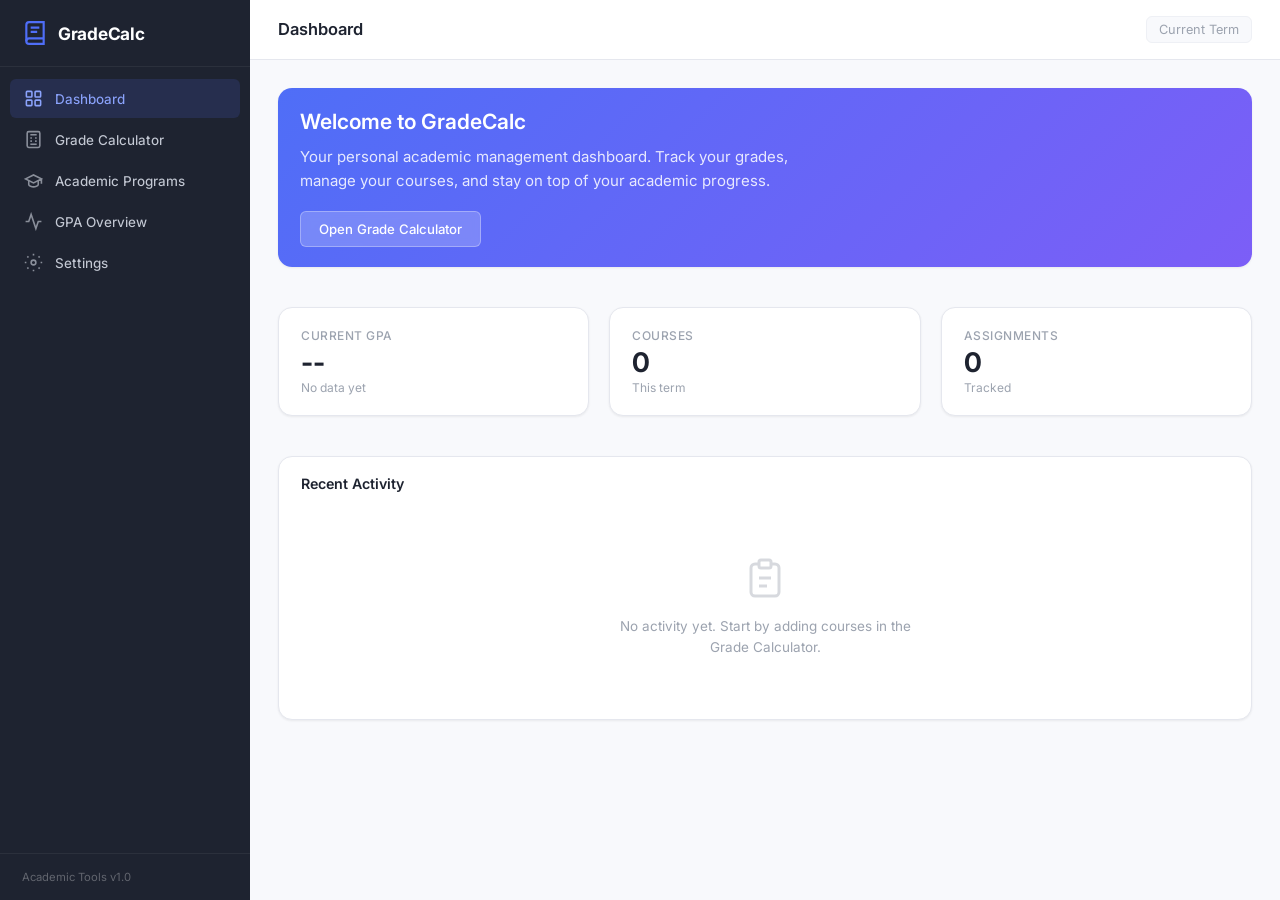
==== index.html @ 770950fb "feat: add academic dashboard and grade calculator - Dashboard with GPA stats, course count, and acti" ====
<!DOCTYPE html>
<html lang="en">
<head>
  <meta charset="UTF-8">
  <meta name="viewport" content="width=device-width, initial-scale=1.0">
  <title>GradeCalc - Academic Dashboard</title>
  <link rel="stylesheet" href="css/styles.css">
  <link rel="preconnect" href="https://fonts.googleapis.com">
  <link rel="preconnect" href="https://fonts.gstatic.com" crossorigin>
  <link href="https://fonts.googleapis.com/css2?family=Inter:wght@300;400;500;600;700&display=swap" rel="stylesheet">
</head>
<body>
  <!-- Sidebar Navigation -->
  <aside class="sidebar" id="sidebar">
    <div class="sidebar-header">
      <div class="logo">
        <svg class="logo-icon" viewBox="0 0 24 24" fill="none" stroke="currentColor" stroke-width="2">
          <path d="M4 19.5A2.5 2.5 0 0 1 6.5 17H20"/>
          <path d="M6.5 2H20v20H6.5A2.5 2.5 0 0 1 4 19.5v-15A2.5 2.5 0 0 1 6.5 2z"/>
          <path d="M8 7h8M8 11h6"/>
        </svg>
        <span class="logo-text">GradeCalc</span>
      </div>
    </div>
    <nav class="sidebar-nav">
      <button class="nav-item active" data-view="dashboard">
        <svg viewBox="0 0 24 24" fill="none" stroke="currentColor" stroke-width="2">
          <rect x="3" y="3" width="7" height="7" rx="1"/>
          <rect x="14" y="3" width="7" height="7" rx="1"/>
          <rect x="3" y="14" width="7" height="7" rx="1"/>
          <rect x="14" y="14" width="7" height="7" rx="1"/>
        </svg>
        <span>Dashboard</span>
      </button>
      <button class="nav-item" data-view="calculator">
        <svg viewBox="0 0 24 24" fill="none" stroke="currentColor" stroke-width="2">
          <rect x="4" y="2" width="16" height="20" rx="2"/>
          <line x1="8" y1="6" x2="16" y2="6"/>
          <line x1="8" y1="10" x2="10" y2="10"/>
          <line x1="14" y1="10" x2="16" y2="10"/>
          <line x1="8" y1="14" x2="10" y2="14"/>
          <line x1="14" y1="14" x2="16" y2="14"/>
          <line x1="8" y1="18" x2="16" y2="18"/>
        </svg>
        <span>Grade Calculator</span>
      </button>
      <button class="nav-item" data-view="programs">
        <svg viewBox="0 0 24 24" fill="none" stroke="currentColor" stroke-width="2">
          <path d="M22 10v6M2 10l10-5 10 5-10 5z"/>
          <path d="M6 12v5c0 2 4 3 6 3s6-1 6-3v-5"/>
        </svg>
        <span>Academic Programs</span>
      </button>
      <button class="nav-item" data-view="gpa">
        <svg viewBox="0 0 24 24" fill="none" stroke="currentColor" stroke-width="2">
          <polyline points="22 12 18 12 15 21 9 3 6 12 2 12"/>
        </svg>
        <span>GPA Overview</span>
      </button>
      <button class="nav-item" data-view="settings">
        <svg viewBox="0 0 24 24" fill="none" stroke="currentColor" stroke-width="2">
          <circle cx="12" cy="12" r="3"/>
          <path d="M12 1v2M12 21v2M4.22 4.22l1.42 1.42M18.36 18.36l1.42 1.42M1 12h2M21 12h2M4.22 19.78l1.42-1.42M18.36 5.64l1.42-1.42"/>
        </svg>
        <span>Settings</span>
      </button>
    </nav>
    <div class="sidebar-footer">
      <div class="sidebar-footer-text">Academic Tools v1.0</div>
    </div>
  </aside>

  <!-- Main Content -->
  <main class="main-content" id="mainContent">
    <!-- Top Bar -->
    <header class="topbar">
      <button class="menu-toggle" id="menuToggle" aria-label="Toggle sidebar">
        <svg viewBox="0 0 24 24" fill="none" stroke="currentColor" stroke-width="2">
          <line x1="3" y1="6" x2="21" y2="6"/>
          <line x1="3" y1="12" x2="21" y2="12"/>
          <line x1="3" y1="18" x2="21" y2="18"/>
        </svg>
      </button>
      <h1 class="topbar-title" id="viewTitle">Dashboard</h1>
      <div class="topbar-actions">
        <span class="current-term" id="currentTerm">Current Term</span>
      </div>
    </header>

    <!-- Dashboard View -->
    <section class="view active" id="view-dashboard">
      <div class="dashboard-grid">
        <!-- Welcome Card -->
        <div class="card card-welcome">
          <div class="card-body">
            <h2>Welcome to GradeCalc</h2>
            <p>Your personal academic management dashboard. Track your grades, manage your courses, and stay on top of your academic progress.</p>
            <button class="btn btn-primary" data-navigate="calculator">Open Grade Calculator</button>
          </div>
        </div>

        <!-- Quick Stats -->
        <div class="card card-stat">
          <div class="card-body">
            <div class="stat-label">Current GPA</div>
            <div class="stat-value" id="statGpa">--</div>
            <div class="stat-sub">No data yet</div>
          </div>
        </div>
        <div class="card card-stat">
          <div class="card-body">
            <div class="stat-label">Courses</div>
            <div class="stat-value" id="statCourses">0</div>
            <div class="stat-sub">This term</div>
          </div>
        </div>
        <div class="card card-stat">
          <div class="card-body">
            <div class="stat-label">Assignments</div>
            <div class="stat-value" id="statAssignments">0</div>
            <div class="stat-sub">Tracked</div>
          </div>
        </div>

        <!-- Recent Activity -->
        <div class="card card-full">
          <div class="card-header">
            <h3>Recent Activity</h3>
          </div>
          <div class="card-body">
            <div class="empty-state" id="dashboardEmpty">
              <svg viewBox="0 0 24 24" fill="none" stroke="currentColor" stroke-width="1.5">
                <path d="M9 5H7a2 2 0 0 0-2 2v12a2 2 0 0 0 2 2h10a2 2 0 0 0 2-2V7a2 2 0 0 0-2-2h-2"/>
                <rect x="9" y="3" width="6" height="4" rx="1"/>
                <line x1="9" y1="12" x2="15" y2="12"/>
                <line x1="9" y1="16" x2="13" y2="16"/>
              </svg>
              <p>No activity yet. Start by adding courses in the Grade Calculator.</p>
            </div>
            <div class="activity-list" id="activityList" style="display:none;"></div>
          </div>
        </div>
      </div>
    </section>

    <!-- Grade Calculator View -->
    <section class="view" id="view-calculator">
      <div class="calculator-container">
        <!-- Course Selection / Add -->
        <div class="calculator-toolbar">
          <div class="toolbar-left">
            <label class="toolbar-label" for="courseSelect">Course</label>
            <select id="courseSelect" class="input-select">
              <option value="">-- Select or add a course --</option>
            </select>
            <button class="btn btn-secondary btn-sm" id="addCourseBtn" title="Add new course">+ Add Course</button>
          </div>
          <div class="toolbar-right">
            <button class="btn btn-outline btn-sm" id="exportBtn" title="Export data">Export</button>
            <button class="btn btn-outline btn-sm" id="clearAllBtn" title="Clear all data">Clear All</button>
          </div>
        </div>

        <!-- Add Course Modal -->
        <div class="modal-overlay" id="addCourseModal">
          <div class="modal">
            <div class="modal-header">
              <h3>Add New Course</h3>
              <button class="modal-close" id="closeAddCourse">&times;</button>
            </div>
            <div class="modal-body">
              <div class="form-group">
                <label for="newCourseName">Course Name</label>
                <input type="text" id="newCourseName" class="input-text" placeholder="e.g. Mathematics 101">
              </div>
              <div class="form-group">
                <label for="newCourseCode">Course Code (optional)</label>
                <input type="text" id="newCourseCode" class="input-text" placeholder="e.g. MATH101">
              </div>
              <div class="form-group">
                <label for="newCourseCredits">Credit Hours</label>
                <input type="number" id="newCourseCredits" class="input-text" placeholder="e.g. 3" min="0" max="12" step="0.5">
              </div>
              <div class="form-group">
                <label for="newCourseSubject">Subject Area</label>
                <select id="newCourseSubject" class="input-select">
                  <option value="">-- Select subject --</option>
                  <option value="Mathematics">Mathematics</option>
                  <option value="Science">Science</option>
                  <option value="English">English</option>
                  <option value="History">History</option>
                  <option value="Computer Science">Computer Science</option>
                  <option value="Arts">Arts</option>
                  <option value="Business">Business</option>
                  <option value="Engineering">Engineering</option>
                  <option value="Psychology">Psychology</option>
                  <option value="Philosophy">Philosophy</option>
                  <option value="Languages">Languages</option>
                  <option value="Health Sciences">Health Sciences</option>
                  <option value="Social Sciences">Social Sciences</option>
                  <option value="Education">Education</option>
                  <option value="Other">Other</option>
                </select>
              </div>
              <div class="form-group">
                <label for="newGradingScale">Grading Scale</label>
                <select id="newGradingScale" class="input-select">
                  <option value="percentage">Percentage (0-100%)</option>
                  <option value="points">Points</option>
                  <option value="letter">Letter Grade</option>
                </select>
              </div>
            </div>
            <div class="modal-footer">
              <button class="btn btn-secondary" id="cancelAddCourse">Cancel</button>
              <button class="btn btn-primary" id="confirmAddCourse">Add Course</button>
            </div>
          </div>
        </div>

        <!-- Course Info Bar -->
        <div class="course-info-bar" id="courseInfoBar" style="display:none;">
          <div class="course-info-details">
            <span class="course-info-name" id="courseInfoName"></span>
            <span class="course-info-code" id="courseInfoCode"></span>
            <span class="course-info-credits" id="courseInfoCredits"></span>
            <span class="course-info-subject" id="courseInfoSubject"></span>
          </div>
          <div class="course-info-grade">
            <span class="course-grade-label">Course Grade:</span>
            <span class="course-grade-value" id="courseGradeValue">--</span>
            <span class="course-grade-letter" id="courseGradeLetter"></span>
          </div>
        </div>

        <!-- Spreadsheet-style Grade Table -->
        <div class="spreadsheet-container" id="spreadsheetContainer">
          <div class="empty-state" id="calcEmpty">
            <svg viewBox="0 0 24 24" fill="none" stroke="currentColor" stroke-width="1.5">
              <rect x="3" y="3" width="18" height="18" rx="2"/>
              <line x1="3" y1="9" x2="21" y2="9"/>
              <line x1="3" y1="15" x2="21" y2="15"/>
              <line x1="9" y1="3" x2="9" y2="21"/>
              <line x1="15" y1="3" x2="15" y2="21"/>
            </svg>
            <p>Select or add a course to start entering grades.</p>
          </div>

          <div class="spreadsheet-wrapper" id="spreadsheetWrapper" style="display:none;">
            <!-- Categories Section -->
            <div class="categories-section">
              <div class="section-header">
                <h3>Grade Categories</h3>
                <button class="btn btn-secondary btn-sm" id="addCategoryBtn">+ Add Category</button>
              </div>
              <div class="categories-table-wrap">
                <table class="spreadsheet" id="categoriesTable">
                  <thead>
                    <tr>
                      <th class="col-category">Category</th>
                      <th class="col-weight">Weight (%)</th>
                      <th class="col-avg">Average</th>
                      <th class="col-weighted">Weighted</th>
                      <th class="col-actions"></th>
                    </tr>
                  </thead>
                  <tbody id="categoriesBody"></tbody>
                  <tfoot>
                    <tr class="total-row">
                      <td>Total</td>
                      <td id="totalWeight">0%</td>
                      <td></td>
                      <td id="totalWeighted">--</td>
                      <td></td>
                    </tr>
                  </tfoot>
                </table>
              </div>
            </div>

            <!-- Assignments Section -->
            <div class="assignments-section">
              <div class="section-header">
                <h3>Assignments</h3>
                <div class="section-header-actions">
                  <select id="filterCategory" class="input-select input-sm">
                    <option value="all">All Categories</option>
                  </select>
                  <button class="btn btn-secondary btn-sm" id="addAssignmentBtn">+ Add Assignment</button>
                </div>
              </div>
              <div class="assignments-table-wrap">
                <table class="spreadsheet" id="assignmentsTable">
                  <thead>
                    <tr>
                      <th class="col-num">#</th>
                      <th class="col-name">Assignment Name</th>
                      <th class="col-cat">Category</th>
                      <th class="col-score">Score</th>
                      <th class="col-max">Max Score</th>
                      <th class="col-pct">Percentage</th>
                      <th class="col-letter">Grade</th>
                      <th class="col-date">Date</th>
                      <th class="col-actions"></th>
                    </tr>
                  </thead>
                  <tbody id="assignmentsBody"></tbody>
                </table>
                <div class="empty-assignments" id="emptyAssignments">
                  <p>No assignments yet. Click "+ Add Assignment" to begin.</p>
                </div>
              </div>
            </div>

            <!-- Grade Summary -->
            <div class="grade-summary">
              <div class="summary-card">
                <div class="summary-label">Overall Grade</div>
                <div class="summary-value" id="summaryGrade">--</div>
              </div>
              <div class="summary-card">
                <div class="summary-label">Letter Grade</div>
                <div class="summary-value" id="summaryLetter">--</div>
              </div>
              <div class="summary-card">
                <div class="summary-label">GPA Points</div>
                <div class="summary-value" id="summaryGpa">--</div>
              </div>
              <div class="summary-card">
                <div class="summary-label">Assignments</div>
                <div class="summary-value" id="summaryCount">0</div>
              </div>
            </div>
          </div>
        </div>
      </div>
    </section>

    <!-- Academic Programs View -->
    <section class="view" id="view-programs">
      <div class="programs-container">
        <div class="programs-toolbar">
          <h2>Academic Programs</h2>
          <button class="btn btn-primary btn-sm" id="addProgramBtn">+ Add Program</button>
        </div>

        <!-- Add Program Modal -->
        <div class="modal-overlay" id="addProgramModal">
          <div class="modal">
            <div class="modal-header">
              <h3>Add Academic Program</h3>
              <button class="modal-close" id="closeAddProgram">&times;</button>
            </div>
            <div class="modal-body">
              <div class="form-group">
                <label for="programName">Program Name</label>
                <input type="text" id="programName" class="input-text" placeholder="e.g. Bachelor of Science in Computer Science">
              </div>
              <div class="form-group">
                <label for="programInstitution">Institution</label>
                <input type="text" id="programInstitution" class="input-text" placeholder="e.g. University of Example">
              </div>
              <div class="form-group">
                <label for="programType">Program Type</label>
                <select id="programType" class="input-select">
                  <option value="">-- Select type --</option>
                  <option value="Certificate">Certificate</option>
                  <option value="Associate">Associate Degree</option>
                  <option value="Bachelor">Bachelor's Degree</option>
                  <option value="Master">Master's Degree</option>
                  <option value="Doctorate">Doctorate</option>
                  <option value="Diploma">Diploma</option>
                  <option value="Other">Other</option>
                </select>
              </div>
              <div class="form-group">
                <label for="programStartDate">Start Date</label>
                <input type="date" id="programStartDate" class="input-text">
              </div>
              <div class="form-group">
                <label for="programExpectedEnd">Expected Completion</label>
                <input type="date" id="programExpectedEnd" class="input-text">
              </div>
              <div class="form-group">
                <label for="programTotalCredits">Total Credits Required</label>
                <input type="number" id="programTotalCredits" class="input-text" placeholder="e.g. 120" min="0">
              </div>
            </div>
            <div class="modal-footer">
              <button class="btn btn-secondary" id="cancelAddProgram">Cancel</button>
              <button class="btn btn-primary" id="confirmAddProgram">Add Program</button>
            </div>
          </div>
        </div>

        <div class="programs-grid" id="programsGrid">
          <div class="empty-state" id="programsEmpty">
            <svg viewBox="0 0 24 24" fill="none" stroke="currentColor" stroke-width="1.5">
              <path d="M22 10v6M2 10l10-5 10 5-10 5z"/>
              <path d="M6 12v5c0 2 4 3 6 3s6-1 6-3v-5"/>
            </svg>
            <p>No academic programs added yet. Click "+ Add Program" to get started.</p>
          </div>
        </div>
      </div>
    </section>

    <!-- GPA Overview View -->
    <section class="view" id="view-gpa">
      <div class="gpa-container">
        <div class="gpa-header">
          <h2>GPA Overview</h2>
        </div>

        <!-- GPA Summary Cards -->
        <div class="gpa-cards">
          <div class="card card-stat">
            <div class="card-body">
              <div class="stat-label">Cumulative GPA</div>
              <div class="stat-value" id="cumulativeGpa">--</div>
              <div class="stat-sub">All terms</div>
            </div>
          </div>
          <div class="card card-stat">
            <div class="card-body">
              <div class="stat-label">Term GPA</div>
              <div class="stat-value" id="termGpa">--</div>
              <div class="stat-sub">Current term</div>
            </div>
          </div>
          <div class="card card-stat">
            <div class="card-body">
              <div class="stat-label">Total Credits</div>
              <div class="stat-value" id="totalCredits">0</div>
              <div class="stat-sub">Completed</div>
            </div>
          </div>
          <div class="card card-stat">
            <div class="card-body">
              <div class="stat-label">Total Courses</div>
              <div class="stat-value" id="totalCourses">0</div>
              <div class="stat-sub">All terms</div>
            </div>
          </div>
        </div>

        <!-- GPA Scale Reference -->
        <div class="card card-full">
          <div class="card-header">
            <h3>Grading Scale Reference</h3>
          </div>
          <div class="card-body">
            <div class="grading-scale-table-wrap">
              <table class="spreadsheet grading-scale-table">
                <thead>
                  <tr>
                    <th>Letter</th>
                    <th>Percentage</th>
                    <th>GPA Points</th>
                    <th>Description</th>
                  </tr>
                </thead>
                <tbody>
                  <tr><td>A+</td><td>97 - 100%</td><td>4.0</td><td>Exceptional</td></tr>
                  <tr><td>A</td><td>93 - 96%</td><td>4.0</td><td>Excellent</td></tr>
                  <tr><td>A-</td><td>90 - 92%</td><td>3.7</td><td>Very Good</td></tr>
                  <tr><td>B+</td><td>87 - 89%</td><td>3.3</td><td>Good</td></tr>
                  <tr><td>B</td><td>83 - 86%</td><td>3.0</td><td>Above Average</td></tr>
                  <tr><td>B-</td><td>80 - 82%</td><td>2.7</td><td>Satisfactory</td></tr>
                  <tr><td>C+</td><td>77 - 79%</td><td>2.3</td><td>Fair</td></tr>
                  <tr><td>C</td><td>73 - 76%</td><td>2.0</td><td>Average</td></tr>
                  <tr><td>C-</td><td>70 - 72%</td><td>1.7</td><td>Below Average</td></tr>
                  <tr><td>D+</td><td>67 - 69%</td><td>1.3</td><td>Poor</td></tr>
                  <tr><td>D</td><td>63 - 66%</td><td>1.0</td><td>Barely Passing</td></tr>
                  <tr><td>D-</td><td>60 - 62%</td><td>0.7</td><td>Insufficient</td></tr>
                  <tr><td>F</td><td>0 - 59%</td><td>0.0</td><td>Failing</td></tr>
                </tbody>
              </table>
            </div>
          </div>
        </div>

        <!-- Course GPA Breakdown -->
        <div class="card card-full">
          <div class="card-header">
            <h3>Course GPA Breakdown</h3>
          </div>
          <div class="card-body">
            <div class="empty-state" id="gpaEmpty">
              <svg viewBox="0 0 24 24" fill="none" stroke="currentColor" stroke-width="1.5">
                <polyline points="22 12 18 12 15 21 9 3 6 12 2 12"/>
              </svg>
              <p>Add courses and grades to see your GPA breakdown.</p>
            </div>
            <div class="gpa-breakdown-table-wrap" id="gpaBreakdownWrap" style="display:none;">
              <table class="spreadsheet" id="gpaBreakdownTable">
                <thead>
                  <tr>
                    <th>Course</th>
                    <th>Credits</th>
                    <th>Grade</th>
                    <th>Letter</th>
                    <th>GPA Points</th>
                    <th>Quality Points</th>
                  </tr>
                </thead>
                <tbody id="gpaBreakdownBody"></tbody>
                <tfoot>
                  <tr class="total-row">
                    <td>Total / GPA</td>
                    <td id="gpaTotalCredits">0</td>
                    <td></td>
                    <td></td>
                    <td id="gpaCalculated">--</td>
                    <td id="gpaTotalQuality">0</td>
                  </tr>
                </tfoot>
              </table>
            </div>
          </div>
        </div>
      </div>
    </section>

    <!-- Settings View -->
    <section class="view" id="view-settings">
      <div class="settings-container">
        <h2>Settings</h2>
        <div class="card">
          <div class="card-header"><h3>General</h3></div>
          <div class="card-body">
            <div class="setting-row">
              <div class="setting-info">
                <div class="setting-label">Academic Term</div>
                <div class="setting-description">Set your current academic term or semester.</div>
              </div>
              <input type="text" id="settingTerm" class="input-text input-sm" placeholder="e.g. Fall 2025">
            </div>
            <div class="setting-row">
              <div class="setting-info">
                <div class="setting-label">Default Grading Scale</div>
                <div class="setting-description">Choose the default grading scale for new courses.</div>
              </div>
              <select id="settingScale" class="input-select input-sm">
                <option value="percentage">Percentage (0-100%)</option>
                <option value="points">Points</option>
                <option value="letter">Letter Grade</option>
              </select>
            </div>
          </div>
        </div>
        <div class="card">
          <div class="card-header"><h3>Data Management</h3></div>
          <div class="card-body">
            <div class="setting-row">
              <div class="setting-info">
                <div class="setting-label">Export All Data</div>
                <div class="setting-description">Download all your data as a JSON file.</div>
              </div>
              <button class="btn btn-outline btn-sm" id="exportAllData">Export JSON</button>
            </div>
            <div class="setting-row">
              <div class="setting-info">
                <div class="setting-label">Import Data</div>
                <div class="setting-description">Import data from a previously exported JSON file.</div>
              </div>
              <label class="btn btn-outline btn-sm" for="importFile">Import JSON</label>
              <input type="file" id="importFile" accept=".json" style="display:none;">
            </div>
            <div class="setting-row">
              <div class="setting-info">
                <div class="setting-label">Reset All Data</div>
                <div class="setting-description">Permanently delete all courses, grades, and programs. This cannot be undone.</div>
              </div>
              <button class="btn btn-danger btn-sm" id="resetAllData">Reset Everything</button>
            </div>
          </div>
        </div>
        <div class="card">
          <div class="card-header"><h3>About</h3></div>
          <div class="card-body">
            <p class="about-text">GradeCalc is a minimal, professional academic management tool designed for students and scholars. Track your grades, manage academic programs, and monitor your GPA -- all in one place.</p>
            <p class="about-text version-text">Version 1.0.0</p>
          </div>
        </div>
      </div>
    </section>
  </main>

  <script src="js/app.js"></script>
</body>
</html>
---- css/styles.css ----
/* ===== CSS Variables / Design Tokens ===== */
:root {
  --color-bg: #f8f9fc;
  --color-surface: #ffffff;
  --color-surface-hover: #f3f4f8;
  --color-border: #e5e7ee;
  --color-border-light: #eef0f5;
  --color-text: #1e2330;
  --color-text-secondary: #6b7280;
  --color-text-muted: #9ca3af;
  --color-primary: #4f6ef7;
  --color-primary-hover: #3b5de5;
  --color-primary-light: #eef1fe;
  --color-success: #22c55e;
  --color-success-light: #ecfdf5;
  --color-warning: #f59e0b;
  --color-warning-light: #fffbeb;
  --color-danger: #ef4444;
  --color-danger-light: #fef2f2;
  --color-sidebar: #1e2330;
  --color-sidebar-text: #c4c9d4;
  --color-sidebar-active: rgba(79, 110, 247, 0.15);
  --color-sidebar-active-text: #8ba3fc;
  --radius-sm: 6px;
  --radius-md: 10px;
  --radius-lg: 14px;
  --shadow-sm: 0 1px 3px rgba(0,0,0,0.04), 0 1px 2px rgba(0,0,0,0.03);
  --shadow-md: 0 4px 12px rgba(0,0,0,0.06), 0 1px 3px rgba(0,0,0,0.04);
  --shadow-lg: 0 10px 30px rgba(0,0,0,0.08), 0 2px 8px rgba(0,0,0,0.04);
  --sidebar-width: 250px;
  --topbar-height: 60px;
  --font-family: 'Inter', -apple-system, BlinkMacSystemFont, 'Segoe UI', sans-serif;
  --transition: 0.2s ease;
}

/* ===== Reset & Base ===== */
*, *::before, *::after {
  box-sizing: border-box;
  margin: 0;
  padding: 0;
}

html {
  font-size: 15px;
  -webkit-font-smoothing: antialiased;
  -moz-osx-font-smoothing: grayscale;
}

body {
  font-family: var(--font-family);
  background: var(--color-bg);
  color: var(--color-text);
  display: flex;
  min-height: 100vh;
  overflow-x: hidden;
}

h1, h2, h3, h4 {
  font-weight: 600;
  line-height: 1.3;
}

p {
  line-height: 1.6;
  color: var(--color-text-secondary);
}

a {
  color: var(--color-primary);
  text-decoration: none;
}

/* ===== Sidebar ===== */
.sidebar {
  width: var(--sidebar-width);
  background: var(--color-sidebar);
  color: var(--color-sidebar-text);
  display: flex;
  flex-direction: column;
  position: fixed;
  top: 0;
  left: 0;
  bottom: 0;
  z-index: 100;
  transition: transform var(--transition);
}

.sidebar-header {
  padding: 20px 22px;
  border-bottom: 1px solid rgba(255,255,255,0.06);
}

.logo {
  display: flex;
  align-items: center;
  gap: 10px;
}

.logo-icon {
  width: 26px;
  height: 26px;
  color: var(--color-primary);
}

.logo-text {
  font-size: 1.15rem;
  font-weight: 700;
  color: #fff;
  letter-spacing: -0.3px;
}

.sidebar-nav {
  flex: 1;
  padding: 12px 10px;
  display: flex;
  flex-direction: column;
  gap: 2px;
}

.nav-item {
  display: flex;
  align-items: center;
  gap: 12px;
  padding: 10px 14px;
  border: none;
  background: transparent;
  color: var(--color-sidebar-text);
  font-family: var(--font-family);
  font-size: 0.9rem;
  font-weight: 450;
  border-radius: var(--radius-sm);
  cursor: pointer;
  transition: all var(--transition);
  width: 100%;
  text-align: left;
}

.nav-item svg {
  width: 19px;
  height: 19px;
  flex-shrink: 0;
  opacity: 0.65;
  transition: opacity var(--transition);
}

.nav-item:hover {
  background: rgba(255,255,255,0.06);
  color: #e5e7ef;
}

.nav-item:hover svg {
  opacity: 0.85;
}

.nav-item.active {
  background: var(--color-sidebar-active);
  color: var(--color-sidebar-active-text);
}

.nav-item.active svg {
  opacity: 1;
  color: var(--color-sidebar-active-text);
}

.sidebar-footer {
  padding: 16px 22px;
  border-top: 1px solid rgba(255,255,255,0.06);
}

.sidebar-footer-text {
  font-size: 0.75rem;
  color: rgba(255,255,255,0.3);
}

/* ===== Main Content ===== */
.main-content {
  flex: 1;
  margin-left: var(--sidebar-width);
  min-height: 100vh;
  display: flex;
  flex-direction: column;
}

/* ===== Top Bar ===== */
.topbar {
  height: var(--topbar-height);
  background: var(--color-surface);
  border-bottom: 1px solid var(--color-border);
  display: flex;
  align-items: center;
  padding: 0 28px;
  gap: 16px;
  position: sticky;
  top: 0;
  z-index: 50;
}

.menu-toggle {
  display: none;
  background: none;
  border: none;
  cursor: pointer;
  padding: 6px;
  border-radius: var(--radius-sm);
  color: var(--color-text-secondary);
}

.menu-toggle svg {
  width: 22px;
  height: 22px;
}

.menu-toggle:hover {
  background: var(--color-surface-hover);
}

.topbar-title {
  font-size: 1.1rem;
  font-weight: 600;
  flex: 1;
}

.topbar-actions {
  display: flex;
  align-items: center;
  gap: 12px;
}

.current-term {
  font-size: 0.85rem;
  color: var(--color-text-muted);
  padding: 5px 12px;
  background: var(--color-bg);
  border-radius: var(--radius-sm);
  border: 1px solid var(--color-border-light);
}

/* ===== Views ===== */
.view {
  display: none;
  padding: 28px;
  flex: 1;
}

.view.active {
  display: block;
}

/* ===== Cards ===== */
.card {
  background: var(--color-surface);
  border-radius: var(--radius-lg);
  border: 1px solid var(--color-border);
  box-shadow: var(--shadow-sm);
  overflow: hidden;
  margin-bottom: 20px;
}

.card-header {
  padding: 18px 22px 0;
}

.card-header h3 {
  font-size: 0.95rem;
  font-weight: 600;
  color: var(--color-text);
}

.card-body {
  padding: 20px 22px;
}

.card-welcome {
  grid-column: 1 / -1;
  background: linear-gradient(135deg, #4f6ef7 0%, #7c5ef7 100%);
  border: none;
  color: #fff;
}

.card-welcome h2 {
  font-size: 1.4rem;
  margin-bottom: 10px;
  color: #fff;
}

.card-welcome p {
  color: rgba(255,255,255,0.85);
  margin-bottom: 18px;
  max-width: 520px;
}

.card-welcome .btn-primary {
  background: rgba(255,255,255,0.2);
  border-color: rgba(255,255,255,0.3);
  backdrop-filter: blur(4px);
}

.card-welcome .btn-primary:hover {
  background: rgba(255,255,255,0.3);
}

/* ===== Stats ===== */
.card-stat .stat-label {
  font-size: 0.8rem;
  font-weight: 500;
  color: var(--color-text-muted);
  text-transform: uppercase;
  letter-spacing: 0.5px;
  margin-bottom: 6px;
}

.card-stat .stat-value {
  font-size: 1.8rem;
  font-weight: 700;
  color: var(--color-text);
  line-height: 1;
  margin-bottom: 4px;
}

.card-stat .stat-sub {
  font-size: 0.8rem;
  color: var(--color-text-muted);
}

/* ===== Dashboard Grid ===== */
.dashboard-grid {
  display: grid;
  grid-template-columns: repeat(3, 1fr);
  gap: 20px;
}

.dashboard-grid .card-full {
  grid-column: 1 / -1;
}

/* ===== Empty State ===== */
.empty-state {
  display: flex;
  flex-direction: column;
  align-items: center;
  justify-content: center;
  padding: 40px 20px;
  text-align: center;
}

.empty-state svg {
  width: 48px;
  height: 48px;
  color: var(--color-text-muted);
  opacity: 0.4;
  margin-bottom: 14px;
}

.empty-state p {
  font-size: 0.9rem;
  color: var(--color-text-muted);
  max-width: 320px;
}

/* ===== Buttons ===== */
.btn {
  display: inline-flex;
  align-items: center;
  justify-content: center;
  gap: 6px;
  padding: 9px 18px;
  border-radius: var(--radius-sm);
  font-family: var(--font-family);
  font-size: 0.88rem;
  font-weight: 500;
  border: 1px solid transparent;
  cursor: pointer;
  transition: all var(--transition);
  white-space: nowrap;
}

.btn-sm {
  padding: 6px 12px;
  font-size: 0.82rem;
}

.btn-primary {
  background: var(--color-primary);
  color: #fff;
  border-color: var(--color-primary);
}

.btn-primary:hover {
  background: var(--color-primary-hover);
  border-color: var(--color-primary-hover);
}

.btn-secondary {
  background: var(--color-primary-light);
  color: var(--color-primary);
  border-color: transparent;
}

.btn-secondary:hover {
  background: #dce3fd;
}

.btn-outline {
  background: transparent;
  color: var(--color-text-secondary);
  border-color: var(--color-border);
}

.btn-outline:hover {
  background: var(--color-surface-hover);
  border-color: var(--color-text-muted);
}

.btn-danger {
  background: var(--color-danger);
  color: #fff;
  border-color: var(--color-danger);
}

.btn-danger:hover {
  background: #dc2626;
}

/* ===== Inputs ===== */
.input-text, .input-select {
  font-family: var(--font-family);
  font-size: 0.9rem;
  padding: 9px 13px;
  border: 1px solid var(--color-border);
  border-radius: var(--radius-sm);
  background: var(--color-surface);
  color: var(--color-text);
  transition: border-color var(--transition), box-shadow var(--transition);
  outline: none;
  width: 100%;
}

.input-text:focus, .input-select:focus {
  border-color: var(--color-primary);
  box-shadow: 0 0 0 3px rgba(79, 110, 247, 0.1);
}

.input-sm {
  padding: 6px 10px;
  font-size: 0.82rem;
}

.input-select {
  cursor: pointer;
  appearance: none;
  background-image: url("data:image/svg+xml,%3Csvg xmlns='http://www.w3.org/2000/svg' width='12' height='12' viewBox='0 0 24 24' fill='none' stroke='%236b7280' stroke-width='2'%3E%3Cpolyline points='6 9 12 15 18 9'%3E%3C/polyline%3E%3C/svg%3E");
  background-repeat: no-repeat;
  background-position: right 10px center;
  padding-right: 30px;
}

/* ===== Form Groups ===== */
.form-group {
  margin-bottom: 16px;
}

.form-group label {
  display: block;
  font-size: 0.85rem;
  font-weight: 500;
  color: var(--color-text);
  margin-bottom: 6px;
}

/* ===== Modal ===== */
.modal-overlay {
  display: none;
  position: fixed;
  top: 0;
  left: 0;
  right: 0;
  bottom: 0;
  background: rgba(0,0,0,0.4);
  z-index: 200;
  align-items: center;
  justify-content: center;
  backdrop-filter: blur(2px);
}

.modal-overlay.show {
  display: flex;
}

.modal {
  background: var(--color-surface);
  border-radius: var(--radius-lg);
  box-shadow: var(--shadow-lg);
  width: 100%;
  max-width: 480px;
  max-height: 85vh;
  overflow-y: auto;
  animation: modalIn 0.2s ease;
}

@keyframes modalIn {
  from {
    opacity: 0;
    transform: translateY(10px) scale(0.98);
  }
  to {
    opacity: 1;
    transform: translateY(0) scale(1);
  }
}

.modal-header {
  display: flex;
  align-items: center;
  justify-content: space-between;
  padding: 20px 22px 0;
}

.modal-header h3 {
  font-size: 1.05rem;
  font-weight: 600;
}

.modal-close {
  background: none;
  border: none;
  font-size: 1.4rem;
  color: var(--color-text-muted);
  cursor: pointer;
  padding: 4px 8px;
  border-radius: var(--radius-sm);
  line-height: 1;
}

.modal-close:hover {
  background: var(--color-surface-hover);
  color: var(--color-text);
}

.modal-body {
  padding: 20px 22px;
}

.modal-footer {
  padding: 0 22px 20px;
  display: flex;
  gap: 10px;
  justify-content: flex-end;
}

/* ===== Calculator Toolbar ===== */
.calculator-toolbar {
  display: flex;
  align-items: center;
  justify-content: space-between;
  margin-bottom: 20px;
  gap: 12px;
  flex-wrap: wrap;
}

.toolbar-left {
  display: flex;
  align-items: center;
  gap: 10px;
  flex-wrap: wrap;
}

.toolbar-label {
  font-size: 0.85rem;
  font-weight: 500;
  color: var(--color-text-secondary);
}

.toolbar-left .input-select {
  width: auto;
  min-width: 220px;
}

.toolbar-right {
  display: flex;
  gap: 8px;
}

/* ===== Course Info Bar ===== */
.course-info-bar {
  display: flex;
  align-items: center;
  justify-content: space-between;
  background: var(--color-surface);
  border: 1px solid var(--color-border);
  border-radius: var(--radius-md);
  padding: 14px 20px;
  margin-bottom: 20px;
  flex-wrap: wrap;
  gap: 12px;
}

.course-info-details {
  display: flex;
  align-items: center;
  gap: 16px;
  flex-wrap: wrap;
}

.course-info-name {
  font-weight: 600;
  font-size: 1rem;
}

.course-info-code,
.course-info-credits,
.course-info-subject {
  font-size: 0.82rem;
  color: var(--color-text-muted);
  padding: 3px 10px;
  background: var(--color-bg);
  border-radius: 20px;
}

.course-info-grade {
  display: flex;
  align-items: center;
  gap: 8px;
}

.course-grade-label {
  font-size: 0.82rem;
  color: var(--color-text-muted);
}

.course-grade-value {
  font-size: 1.15rem;
  font-weight: 700;
  color: var(--color-primary);
}

.course-grade-letter {
  font-size: 0.85rem;
  font-weight: 600;
  padding: 2px 8px;
  border-radius: var(--radius-sm);
  background: var(--color-primary-light);
  color: var(--color-primary);
}

/* ===== Spreadsheet ===== */
.spreadsheet-container {
  min-height: 300px;
}

.spreadsheet-wrapper {
  display: flex;
  flex-direction: column;
  gap: 24px;
}

.section-header {
  display: flex;
  align-items: center;
  justify-content: space-between;
  margin-bottom: 12px;
}

.section-header h3 {
  font-size: 0.95rem;
  font-weight: 600;
}

.section-header-actions {
  display: flex;
  gap: 8px;
  align-items: center;
}

.section-header-actions .input-select {
  width: auto;
  min-width: 160px;
}

.categories-table-wrap,
.assignments-table-wrap,
.grading-scale-table-wrap,
.gpa-breakdown-table-wrap {
  overflow-x: auto;
  border: 1px solid var(--color-border);
  border-radius: var(--radius-md);
  background: var(--color-surface);
}

.spreadsheet {
  width: 100%;
  border-collapse: collapse;
  font-size: 0.88rem;
}

.spreadsheet thead {
  background: var(--color-bg);
  border-bottom: 1px solid var(--color-border);
}

.spreadsheet th {
  padding: 10px 14px;
  text-align: left;
  font-weight: 600;
  font-size: 0.78rem;
  color: var(--color-text-secondary);
  text-transform: uppercase;
  letter-spacing: 0.4px;
  white-space: nowrap;
}

.spreadsheet td {
  padding: 10px 14px;
  border-bottom: 1px solid var(--color-border-light);
  vertical-align: middle;
}

.spreadsheet tbody tr:last-child td {
  border-bottom: none;
}

.spreadsheet tbody tr:hover {
  background: var(--color-surface-hover);
}

.spreadsheet .total-row td {
  font-weight: 600;
  background: var(--color-bg);
  border-top: 2px solid var(--color-border);
  border-bottom: none;
}

.spreadsheet input,
.spreadsheet select {
  font-family: var(--font-family);
  font-size: 0.86rem;
  padding: 5px 8px;
  border: 1px solid var(--color-border-light);
  border-radius: 4px;
  background: transparent;
  color: var(--color-text);
  outline: none;
  transition: border-color var(--transition);
  width: 100%;
}

.spreadsheet input:focus,
.spreadsheet select:focus {
  border-color: var(--color-primary);
  background: #fff;
  box-shadow: 0 0 0 2px rgba(79, 110, 247, 0.08);
}

.spreadsheet input[type="number"] {
  -moz-appearance: textfield;
  text-align: right;
}

.spreadsheet input[type="number"]::-webkit-outer-spin-button,
.spreadsheet input[type="number"]::-webkit-inner-spin-button {
  -webkit-appearance: none;
}

/* Column widths */
.col-num { width: 44px; text-align: center; }
.col-name { min-width: 180px; }
.col-cat { min-width: 130px; }
.col-score { width: 90px; }
.col-max { width: 90px; }
.col-pct { width: 90px; }
.col-letter { width: 70px; }
.col-date { width: 120px; }
.col-actions { width: 44px; }
.col-category { min-width: 160px; }
.col-weight { width: 100px; }
.col-avg { width: 90px; }
.col-weighted { width: 100px; }

/* Cell content alignment */
.col-num td, .col-pct, .col-score, .col-max, .col-weight, .col-avg, .col-weighted {
  text-align: right;
}

.col-letter, .col-actions {
  text-align: center;
}

/* Delete button in table */
.btn-delete-row {
  background: none;
  border: none;
  color: var(--color-text-muted);
  cursor: pointer;
  padding: 4px;
  border-radius: 4px;
  opacity: 0;
  transition: all var(--transition);
  display: inline-flex;
  align-items: center;
  justify-content: center;
}

.spreadsheet tbody tr:hover .btn-delete-row {
  opacity: 0.6;
}

.btn-delete-row:hover {
  opacity: 1 !important;
  color: var(--color-danger);
  background: var(--color-danger-light);
}

.btn-delete-row svg {
  width: 15px;
  height: 15px;
}

/* Grade color indicators */
.grade-a { color: #16a34a; }
.grade-b { color: #2563eb; }
.grade-c { color: #ca8a04; }
.grade-d { color: #ea580c; }
.grade-f { color: #dc2626; }

/* Empty assignments */
.empty-assignments {
  padding: 30px 20px;
  text-align: center;
}

.empty-assignments p {
  font-size: 0.85rem;
  color: var(--color-text-muted);
}

/* ===== Grade Summary ===== */
.grade-summary {
  display: grid;
  grid-template-columns: repeat(4, 1fr);
  gap: 16px;
}

.summary-card {
  background: var(--color-surface);
  border: 1px solid var(--color-border);
  border-radius: var(--radius-md);
  padding: 18px 20px;
  text-align: center;
}

.summary-label {
  font-size: 0.78rem;
  font-weight: 500;
  color: var(--color-text-muted);
  text-transform: uppercase;
  letter-spacing: 0.4px;
  margin-bottom: 6px;
}

.summary-value {
  font-size: 1.5rem;
  font-weight: 700;
  color: var(--color-text);
}

/* ===== Programs ===== */
.programs-toolbar {
  display: flex;
  align-items: center;
  justify-content: space-between;
  margin-bottom: 20px;
}

.programs-toolbar h2 {
  font-size: 1.15rem;
}

.programs-grid {
  display: grid;
  grid-template-columns: repeat(auto-fill, minmax(340px, 1fr));
  gap: 20px;
}

.program-card {
  background: var(--color-surface);
  border: 1px solid var(--color-border);
  border-radius: var(--radius-lg);
  padding: 22px;
  box-shadow: var(--shadow-sm);
  transition: box-shadow var(--transition);
}

.program-card:hover {
  box-shadow: var(--shadow-md);
}

.program-card-header {
  display: flex;
  justify-content: space-between;
  align-items: flex-start;
  margin-bottom: 14px;
}

.program-card-title {
  font-size: 1rem;
  font-weight: 600;
  margin-bottom: 4px;
}

.program-card-institution {
  font-size: 0.82rem;
  color: var(--color-text-muted);
}

.program-card-type {
  font-size: 0.75rem;
  font-weight: 500;
  padding: 3px 10px;
  border-radius: 20px;
  background: var(--color-primary-light);
  color: var(--color-primary);
  white-space: nowrap;
}

.program-card-details {
  display: grid;
  grid-template-columns: 1fr 1fr;
  gap: 10px;
  margin-bottom: 16px;
}

.program-detail-item {
  font-size: 0.82rem;
}

.program-detail-label {
  color: var(--color-text-muted);
  display: block;
  margin-bottom: 2px;
}

.program-detail-value {
  font-weight: 500;
  color: var(--color-text);
}

.program-progress {
  margin-top: 4px;
}

.program-progress-label {
  font-size: 0.78rem;
  color: var(--color-text-muted);
  display: flex;
  justify-content: space-between;
  margin-bottom: 6px;
}

.progress-bar {
  height: 6px;
  background: var(--color-bg);
  border-radius: 3px;
  overflow: hidden;
}

.progress-bar-fill {
  height: 100%;
  background: var(--color-primary);
  border-radius: 3px;
  transition: width 0.4s ease;
}

.program-card-actions {
  display: flex;
  gap: 8px;
  margin-top: 14px;
  padding-top: 14px;
  border-top: 1px solid var(--color-border-light);
}

/* ===== GPA ===== */
.gpa-header {
  margin-bottom: 20px;
}

.gpa-header h2 {
  font-size: 1.15rem;
}

.gpa-cards {
  display: grid;
  grid-template-columns: repeat(4, 1fr);
  gap: 16px;
  margin-bottom: 24px;
}

.grading-scale-table {
  font-size: 0.85rem;
}

.grading-scale-table td:first-child {
  font-weight: 600;
}

/* ===== Settings ===== */
.settings-container h2 {
  font-size: 1.15rem;
  margin-bottom: 20px;
}

.setting-row {
  display: flex;
  align-items: center;
  justify-content: space-between;
  padding: 14px 0;
  gap: 20px;
}

.setting-row:not(:last-child) {
  border-bottom: 1px solid var(--color-border-light);
}

.setting-info {
  flex: 1;
}

.setting-label {
  font-size: 0.9rem;
  font-weight: 500;
  margin-bottom: 2px;
}

.setting-description {
  font-size: 0.82rem;
  color: var(--color-text-muted);
}

.setting-row .input-text,
.setting-row .input-select {
  width: auto;
  min-width: 200px;
}

.about-text {
  font-size: 0.9rem;
  line-height: 1.6;
}

.version-text {
  margin-top: 8px;
  font-size: 0.82rem;
  color: var(--color-text-muted);
}

/* ===== Activity List ===== */
.activity-list {
  display: flex;
  flex-direction: column;
  gap: 0;
}

.activity-item {
  display: flex;
  align-items: center;
  gap: 14px;
  padding: 12px 0;
  border-bottom: 1px solid var(--color-border-light);
}

.activity-item:last-child {
  border-bottom: none;
}

.activity-icon {
  width: 34px;
  height: 34px;
  border-radius: 50%;
  background: var(--color-primary-light);
  color: var(--color-primary);
  display: flex;
  align-items: center;
  justify-content: center;
  flex-shrink: 0;
}

.activity-icon svg {
  width: 16px;
  height: 16px;
}

.activity-text {
  flex: 1;
  font-size: 0.88rem;
  color: var(--color-text);
}

.activity-time {
  font-size: 0.78rem;
  color: var(--color-text-muted);
  white-space: nowrap;
}

/* ===== Weight Warning ===== */
.weight-warning {
  background: var(--color-warning-light);
  color: #92400e;
  padding: 8px 14px;
  border-radius: var(--radius-sm);
  font-size: 0.82rem;
  margin-top: 8px;
  display: none;
}

.weight-warning.show {
  display: block;
}

/* ===== Responsive ===== */
@media (max-width: 1024px) {
  .dashboard-grid {
    grid-template-columns: repeat(2, 1fr);
  }

  .dashboard-grid .card-stat:nth-child(4) {
    grid-column: 1 / -1;
  }

  .grade-summary {
    grid-template-columns: repeat(2, 1fr);
  }

  .gpa-cards {
    grid-template-columns: repeat(2, 1fr);
  }
}

@media (max-width: 768px) {
  .sidebar {
    transform: translateX(-100%);
  }

  .sidebar.open {
    transform: translateX(0);
  }

  .main-content {
    margin-left: 0;
  }

  .menu-toggle {
    display: block;
  }

  .dashboard-grid {
    grid-template-columns: 1fr;
  }

  .grade-summary {
    grid-template-columns: 1fr 1fr;
  }

  .gpa-cards {
    grid-template-columns: 1fr 1fr;
  }

  .calculator-toolbar {
    flex-direction: column;
    align-items: flex-start;
  }

  .toolbar-left,
  .toolbar-right {
    width: 100%;
  }

  .toolbar-left .input-select {
    flex: 1;
    min-width: auto;
  }

  .course-info-bar {
    flex-direction: column;
    align-items: flex-start;
  }

  .programs-grid {
    grid-template-columns: 1fr;
  }

  .setting-row {
    flex-direction: column;
    align-items: flex-start;
  }

  .setting-row .input-text,
  .setting-row .input-select {
    width: 100%;
    min-width: auto;
  }
}

@media (max-width: 480px) {
  .view {
    padding: 18px 14px;
  }

  .topbar {
    padding: 0 14px;
  }

  .grade-summary {
    grid-template-columns: 1fr;
  }

  .gpa-cards {
    grid-template-columns: 1fr;
  }
}

/* ===== Sidebar overlay for mobile ===== */
.sidebar-overlay {
  display: none;
  position: fixed;
  top: 0;
  left: 0;
  right: 0;
  bottom: 0;
  background: rgba(0,0,0,0.3);
  z-index: 99;
}

.sidebar-overlay.show {
  display: block;
}

/* ===== Toast Notifications ===== */
.toast-container {
  position: fixed;
  bottom: 24px;
  right: 24px;
  z-index: 300;
  display: flex;
  flex-direction: column;
  gap: 8px;
}

.toast {
  background: var(--color-sidebar);
  color: #fff;
  padding: 12px 18px;
  border-radius: var(--radius-sm);
  font-size: 0.85rem;
  box-shadow: var(--shadow-lg);
  animation: toastIn 0.25s ease, toastOut 0.25s ease 2.75s forwards;
  max-width: 340px;
}

@keyframes toastIn {
  from { opacity: 0; transform: translateY(10px); }
  to { opacity: 1; transform: translateY(0); }
}

@keyframes toastOut {
  from { opacity: 1; }
  to { opacity: 0; }
}

/* ===== Scrollbar ===== */
::-webkit-scrollbar {
  width: 6px;
  height: 6px;
}

::-webkit-scrollbar-track {
  background: transparent;
}

::-webkit-scrollbar-thumb {
  background: var(--color-border);
  border-radius: 3px;
}

::-webkit-scrollbar-thumb:hover {
  background: var(--color-text-muted);
}
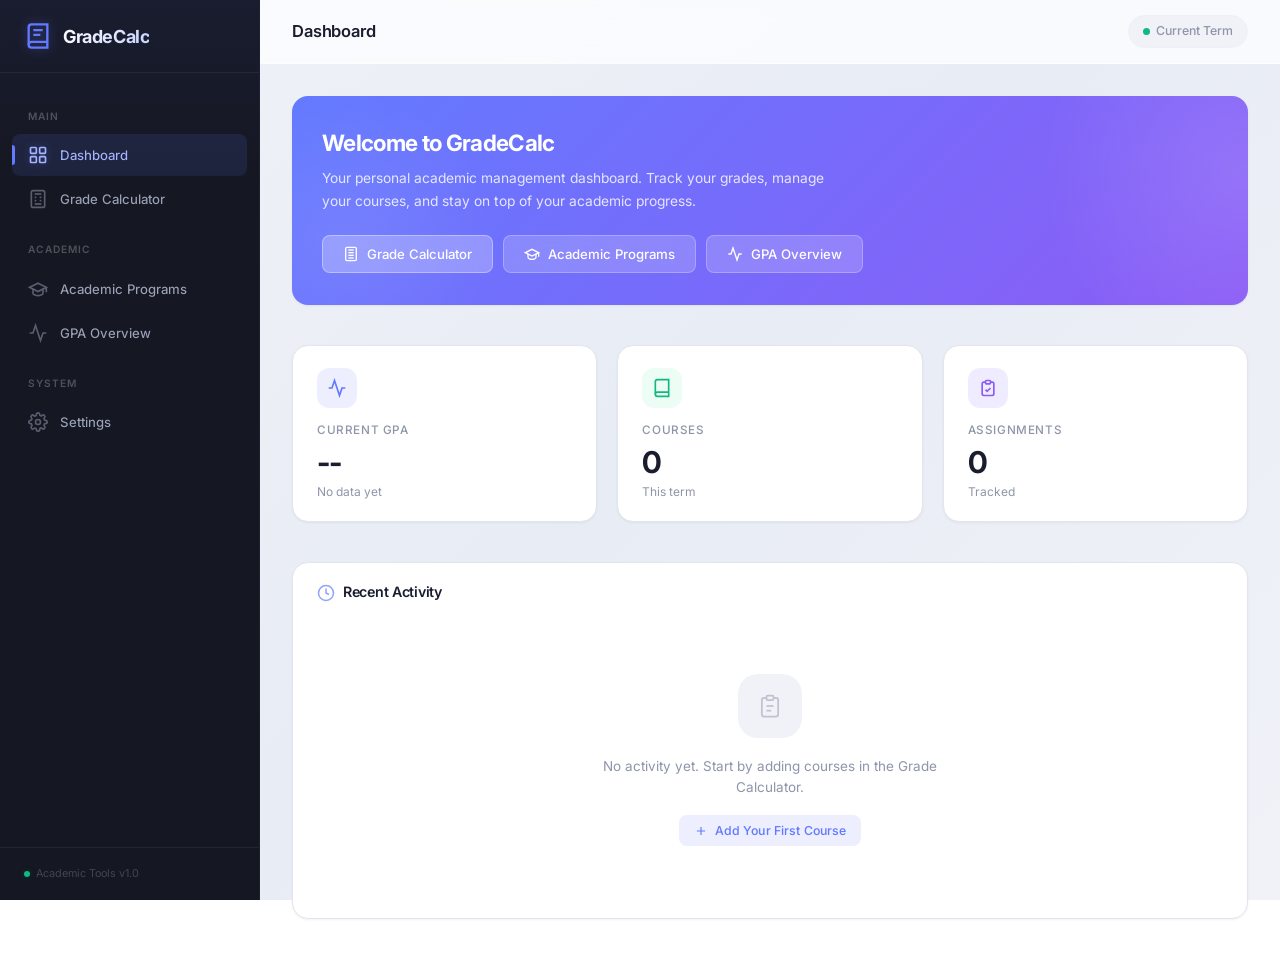
==== commit 58e71fb0: "feat: enhance aesthetics with advanced CSS, improved button layout, and polished UX - Glassmorphic t" ====
--- a/index.html
+++ b/index.html
@@ -7,7 +7,7 @@
   <link rel="stylesheet" href="css/styles.css">
   <link rel="preconnect" href="https://fonts.googleapis.com">
   <link rel="preconnect" href="https://fonts.gstatic.com" crossorigin>
-  <link href="https://fonts.googleapis.com/css2?family=Inter:wght@300;400;500;600;700&display=swap" rel="stylesheet">
+  <link href="https://fonts.googleapis.com/css2?family=Inter:wght@300;400;450;500;520;550;600;650;700&display=swap" rel="stylesheet">
 </head>
 <body>
   <!-- Sidebar Navigation -->
@@ -23,6 +23,7 @@
       </div>
     </div>
     <nav class="sidebar-nav">
+      <div class="sidebar-section-label">Main</div>
       <button class="nav-item active" data-view="dashboard">
         <svg viewBox="0 0 24 24" fill="none" stroke="currentColor" stroke-width="2">
           <rect x="3" y="3" width="7" height="7" rx="1"/>
@@ -44,6 +45,7 @@
         </svg>
         <span>Grade Calculator</span>
       </button>
+      <div class="sidebar-section-label">Academic</div>
       <button class="nav-item" data-view="programs">
         <svg viewBox="0 0 24 24" fill="none" stroke="currentColor" stroke-width="2">
           <path d="M22 10v6M2 10l10-5 10 5-10 5z"/>
@@ -57,16 +59,20 @@
         </svg>
         <span>GPA Overview</span>
       </button>
+      <div class="sidebar-section-label">System</div>
       <button class="nav-item" data-view="settings">
         <svg viewBox="0 0 24 24" fill="none" stroke="currentColor" stroke-width="2">
           <circle cx="12" cy="12" r="3"/>
-          <path d="M12 1v2M12 21v2M4.22 4.22l1.42 1.42M18.36 18.36l1.42 1.42M1 12h2M21 12h2M4.22 19.78l1.42-1.42M18.36 5.64l1.42-1.42"/>
+          <path d="M19.4 15a1.65 1.65 0 0 0 .33 1.82l.06.06a2 2 0 0 1-2.83 2.83l-.06-.06a1.65 1.65 0 0 0-1.82-.33 1.65 1.65 0 0 0-1 1.51V21a2 2 0 0 1-4 0v-.09A1.65 1.65 0 0 0 9 19.4a1.65 1.65 0 0 0-1.82.33l-.06.06a2 2 0 0 1-2.83-2.83l.06-.06A1.65 1.65 0 0 0 4.68 15a1.65 1.65 0 0 0-1.51-1H3a2 2 0 0 1 0-4h.09A1.65 1.65 0 0 0 4.6 9a1.65 1.65 0 0 0-.33-1.82l-.06-.06a2 2 0 0 1 2.83-2.83l.06.06A1.65 1.65 0 0 0 9 4.68a1.65 1.65 0 0 0 1-1.51V3a2 2 0 0 1 4 0v.09a1.65 1.65 0 0 0 1 1.51 1.65 1.65 0 0 0 1.82-.33l.06-.06a2 2 0 0 1 2.83 2.83l-.06.06A1.65 1.65 0 0 0 19.4 9a1.65 1.65 0 0 0 1.51 1H21a2 2 0 0 1 0 4h-.09a1.65 1.65 0 0 0-1.51 1z"/>
         </svg>
         <span>Settings</span>
       </button>
     </nav>
     <div class="sidebar-footer">
-      <div class="sidebar-footer-text">Academic Tools v1.0</div>
+      <div class="sidebar-footer-text">
+        <span class="sidebar-footer-dot"></span>
+        Academic Tools v1.0
+      </div>
     </div>
   </aside>
 
@@ -95,13 +101,29 @@
           <div class="card-body">
             <h2>Welcome to GradeCalc</h2>
             <p>Your personal academic management dashboard. Track your grades, manage your courses, and stay on top of your academic progress.</p>
-            <button class="btn btn-primary" data-navigate="calculator">Open Grade Calculator</button>
+            <div class="welcome-actions">
+              <button class="btn-welcome btn-welcome-primary" data-navigate="calculator">
+                <svg viewBox="0 0 24 24" fill="none" stroke="currentColor" stroke-width="2"><rect x="4" y="2" width="16" height="20" rx="2"/><line x1="8" y1="6" x2="16" y2="6"/><line x1="8" y1="10" x2="16" y2="10"/><line x1="8" y1="14" x2="16" y2="14"/><line x1="8" y1="18" x2="16" y2="18"/></svg>
+                Grade Calculator
+              </button>
+              <button class="btn-welcome" data-navigate="programs">
+                <svg viewBox="0 0 24 24" fill="none" stroke="currentColor" stroke-width="2"><path d="M22 10v6M2 10l10-5 10 5-10 5z"/><path d="M6 12v5c0 2 4 3 6 3s6-1 6-3v-5"/></svg>
+                Academic Programs
+              </button>
+              <button class="btn-welcome" data-navigate="gpa">
+                <svg viewBox="0 0 24 24" fill="none" stroke="currentColor" stroke-width="2"><polyline points="22 12 18 12 15 21 9 3 6 12 2 12"/></svg>
+                GPA Overview
+              </button>
+            </div>
           </div>
         </div>
 
         <!-- Quick Stats -->
         <div class="card card-stat">
           <div class="card-body">
+            <div class="stat-icon stat-icon-primary">
+              <svg viewBox="0 0 24 24" fill="none" stroke="currentColor" stroke-width="2"><polyline points="22 12 18 12 15 21 9 3 6 12 2 12"/></svg>
+            </div>
             <div class="stat-label">Current GPA</div>
             <div class="stat-value" id="statGpa">--</div>
             <div class="stat-sub">No data yet</div>
@@ -109,6 +131,9 @@
         </div>
         <div class="card card-stat">
           <div class="card-body">
+            <div class="stat-icon stat-icon-success">
+              <svg viewBox="0 0 24 24" fill="none" stroke="currentColor" stroke-width="2"><path d="M4 19.5A2.5 2.5 0 0 1 6.5 17H20"/><path d="M6.5 2H20v20H6.5A2.5 2.5 0 0 1 4 19.5v-15A2.5 2.5 0 0 1 6.5 2z"/></svg>
+            </div>
             <div class="stat-label">Courses</div>
             <div class="stat-value" id="statCourses">0</div>
             <div class="stat-sub">This term</div>
@@ -116,6 +141,9 @@
         </div>
         <div class="card card-stat">
           <div class="card-body">
+            <div class="stat-icon stat-icon-accent">
+              <svg viewBox="0 0 24 24" fill="none" stroke="currentColor" stroke-width="2"><path d="M9 5H7a2 2 0 0 0-2 2v12a2 2 0 0 0 2 2h10a2 2 0 0 0 2-2V7a2 2 0 0 0-2-2h-2"/><rect x="9" y="3" width="6" height="4" rx="1"/><path d="M9 14l2 2 4-4"/></svg>
+            </div>
             <div class="stat-label">Assignments</div>
             <div class="stat-value" id="statAssignments">0</div>
             <div class="stat-sub">Tracked</div>
@@ -125,17 +153,26 @@
         <!-- Recent Activity -->
         <div class="card card-full">
           <div class="card-header">
-            <h3>Recent Activity</h3>
+            <h3>
+              <svg class="card-header-icon" viewBox="0 0 24 24" fill="none" stroke="currentColor" stroke-width="2"><circle cx="12" cy="12" r="10"/><polyline points="12 6 12 12 16 14"/></svg>
+              Recent Activity
+            </h3>
           </div>
           <div class="card-body">
             <div class="empty-state" id="dashboardEmpty">
-              <svg viewBox="0 0 24 24" fill="none" stroke="currentColor" stroke-width="1.5">
-                <path d="M9 5H7a2 2 0 0 0-2 2v12a2 2 0 0 0 2 2h10a2 2 0 0 0 2-2V7a2 2 0 0 0-2-2h-2"/>
-                <rect x="9" y="3" width="6" height="4" rx="1"/>
-                <line x1="9" y1="12" x2="15" y2="12"/>
-                <line x1="9" y1="16" x2="13" y2="16"/>
-              </svg>
+              <div class="empty-state-icon">
+                <svg viewBox="0 0 24 24" fill="none" stroke="currentColor" stroke-width="1.5">
+                  <path d="M9 5H7a2 2 0 0 0-2 2v12a2 2 0 0 0 2 2h10a2 2 0 0 0 2-2V7a2 2 0 0 0-2-2h-2"/>
+                  <rect x="9" y="3" width="6" height="4" rx="1"/>
+                  <line x1="9" y1="12" x2="15" y2="12"/>
+                  <line x1="9" y1="16" x2="13" y2="16"/>
+                </svg>
+              </div>
               <p>No activity yet. Start by adding courses in the Grade Calculator.</p>
+              <button class="btn btn-secondary btn-sm" data-navigate="calculator">
+                <svg viewBox="0 0 24 24" fill="none" stroke="currentColor" stroke-width="2" style="width:14px;height:14px"><line x1="12" y1="5" x2="12" y2="19"/><line x1="5" y1="12" x2="19" y2="12"/></svg>
+                Add Your First Course
+              </button>
             </div>
             <div class="activity-list" id="activityList" style="display:none;"></div>
           </div>
@@ -153,11 +190,20 @@
             <select id="courseSelect" class="input-select">
               <option value="">-- Select or add a course --</option>
             </select>
-            <button class="btn btn-secondary btn-sm" id="addCourseBtn" title="Add new course">+ Add Course</button>
+            <button class="btn btn-primary btn-sm" id="addCourseBtn" title="Add new course">
+              <svg viewBox="0 0 24 24" fill="none" stroke="currentColor" stroke-width="2.5" style="width:14px;height:14px"><line x1="12" y1="5" x2="12" y2="19"/><line x1="5" y1="12" x2="19" y2="12"/></svg>
+              Add Course
+            </button>
           </div>
           <div class="toolbar-right">
-            <button class="btn btn-outline btn-sm" id="exportBtn" title="Export data">Export</button>
-            <button class="btn btn-outline btn-sm" id="clearAllBtn" title="Clear all data">Clear All</button>
+            <button class="btn btn-outline btn-sm" id="exportBtn" title="Export data" data-tooltip="Export all data">
+              <svg viewBox="0 0 24 24" fill="none" stroke="currentColor" stroke-width="2" style="width:14px;height:14px"><path d="M21 15v4a2 2 0 0 1-2 2H5a2 2 0 0 1-2-2v-4"/><polyline points="7 10 12 15 17 10"/><line x1="12" y1="15" x2="12" y2="3"/></svg>
+              Export
+            </button>
+            <button class="btn btn-ghost btn-sm" id="clearAllBtn" title="Clear all data" data-tooltip="Clear course data">
+              <svg viewBox="0 0 24 24" fill="none" stroke="currentColor" stroke-width="2" style="width:14px;height:14px"><polyline points="3 6 5 6 21 6"/><path d="M19 6v14a2 2 0 0 1-2 2H7a2 2 0 0 1-2-2V6m3 0V4a2 2 0 0 1 2-2h4a2 2 0 0 1 2 2v2"/></svg>
+              Clear
+            </button>
           </div>
         </div>
 
@@ -174,12 +220,13 @@
                 <input type="text" id="newCourseName" class="input-text" placeholder="e.g. Mathematics 101">
               </div>
               <div class="form-group">
-                <label for="newCourseCode">Course Code (optional)</label>
+                <label for="newCourseCode">Course Code <span style="color:var(--color-text-muted);font-weight:400">(optional)</span></label>
                 <input type="text" id="newCourseCode" class="input-text" placeholder="e.g. MATH101">
               </div>
               <div class="form-group">
                 <label for="newCourseCredits">Credit Hours</label>
                 <input type="number" id="newCourseCredits" class="input-text" placeholder="e.g. 3" min="0" max="12" step="0.5">
+                <div class="form-hint">Used for GPA calculation. Typically 1-6 credits per course.</div>
               </div>
               <div class="form-group">
                 <label for="newCourseSubject">Subject Area</label>
@@ -212,8 +259,11 @@
               </div>
             </div>
             <div class="modal-footer">
-              <button class="btn btn-secondary" id="cancelAddCourse">Cancel</button>
-              <button class="btn btn-primary" id="confirmAddCourse">Add Course</button>
+              <button class="btn btn-ghost" id="cancelAddCourse">Cancel</button>
+              <button class="btn btn-primary" id="confirmAddCourse">
+                <svg viewBox="0 0 24 24" fill="none" stroke="currentColor" stroke-width="2.5" style="width:14px;height:14px"><line x1="12" y1="5" x2="12" y2="19"/><line x1="5" y1="12" x2="19" y2="12"/></svg>
+                Add Course
+              </button>
             </div>
           </div>
         </div>
@@ -236,22 +286,34 @@
         <!-- Spreadsheet-style Grade Table -->
         <div class="spreadsheet-container" id="spreadsheetContainer">
           <div class="empty-state" id="calcEmpty">
-            <svg viewBox="0 0 24 24" fill="none" stroke="currentColor" stroke-width="1.5">
-              <rect x="3" y="3" width="18" height="18" rx="2"/>
-              <line x1="3" y1="9" x2="21" y2="9"/>
-              <line x1="3" y1="15" x2="21" y2="15"/>
-              <line x1="9" y1="3" x2="9" y2="21"/>
-              <line x1="15" y1="3" x2="15" y2="21"/>
-            </svg>
+            <div class="empty-state-icon">
+              <svg viewBox="0 0 24 24" fill="none" stroke="currentColor" stroke-width="1.5">
+                <rect x="3" y="3" width="18" height="18" rx="2"/>
+                <line x1="3" y1="9" x2="21" y2="9"/>
+                <line x1="3" y1="15" x2="21" y2="15"/>
+                <line x1="9" y1="3" x2="9" y2="21"/>
+                <line x1="15" y1="3" x2="15" y2="21"/>
+              </svg>
+            </div>
             <p>Select or add a course to start entering grades.</p>
+            <button class="btn btn-primary btn-sm" id="calcEmptyAddBtn">
+              <svg viewBox="0 0 24 24" fill="none" stroke="currentColor" stroke-width="2.5" style="width:14px;height:14px"><line x1="12" y1="5" x2="12" y2="19"/><line x1="5" y1="12" x2="19" y2="12"/></svg>
+              Add Course
+            </button>
           </div>
 
           <div class="spreadsheet-wrapper" id="spreadsheetWrapper" style="display:none;">
             <!-- Categories Section -->
             <div class="categories-section">
               <div class="section-header">
-                <h3>Grade Categories</h3>
-                <button class="btn btn-secondary btn-sm" id="addCategoryBtn">+ Add Category</button>
+                <h3>
+                  <svg viewBox="0 0 24 24" fill="none" stroke="currentColor" stroke-width="2"><path d="M21 16V8a2 2 0 0 0-1-1.73l-7-4a2 2 0 0 0-2 0l-7 4A2 2 0 0 0 3 8v8a2 2 0 0 0 1 1.73l7 4a2 2 0 0 0 2 0l7-4A2 2 0 0 0 21 16z"/></svg>
+                  Grade Categories
+                </h3>
+                <button class="btn btn-secondary btn-sm" id="addCategoryBtn">
+                  <svg viewBox="0 0 24 24" fill="none" stroke="currentColor" stroke-width="2.5" style="width:13px;height:13px"><line x1="12" y1="5" x2="12" y2="19"/><line x1="5" y1="12" x2="19" y2="12"/></svg>
+                  Add Category
+                </button>
               </div>
               <div class="categories-table-wrap">
                 <table class="spreadsheet" id="categoriesTable">
@@ -281,12 +343,18 @@
             <!-- Assignments Section -->
             <div class="assignments-section">
               <div class="section-header">
-                <h3>Assignments</h3>
+                <h3>
+                  <svg viewBox="0 0 24 24" fill="none" stroke="currentColor" stroke-width="2"><path d="M14 2H6a2 2 0 0 0-2 2v16a2 2 0 0 0 2 2h12a2 2 0 0 0 2-2V8z"/><polyline points="14 2 14 8 20 8"/><line x1="16" y1="13" x2="8" y2="13"/><line x1="16" y1="17" x2="8" y2="17"/><polyline points="10 9 9 9 8 9"/></svg>
+                  Assignments
+                </h3>
                 <div class="section-header-actions">
                   <select id="filterCategory" class="input-select input-sm">
                     <option value="all">All Categories</option>
                   </select>
-                  <button class="btn btn-secondary btn-sm" id="addAssignmentBtn">+ Add Assignment</button>
+                  <button class="btn btn-secondary btn-sm" id="addAssignmentBtn">
+                    <svg viewBox="0 0 24 24" fill="none" stroke="currentColor" stroke-width="2.5" style="width:13px;height:13px"><line x1="12" y1="5" x2="12" y2="19"/><line x1="5" y1="12" x2="19" y2="12"/></svg>
+                    Add Assignment
+                  </button>
                 </div>
               </div>
               <div class="assignments-table-wrap">
@@ -307,7 +375,7 @@
                   <tbody id="assignmentsBody"></tbody>
                 </table>
                 <div class="empty-assignments" id="emptyAssignments">
-                  <p>No assignments yet. Click "+ Add Assignment" to begin.</p>
+                  <p>No assignments yet. Click "Add Assignment" to begin.</p>
                 </div>
               </div>
             </div>
@@ -341,7 +409,10 @@
       <div class="programs-container">
         <div class="programs-toolbar">
           <h2>Academic Programs</h2>
-          <button class="btn btn-primary btn-sm" id="addProgramBtn">+ Add Program</button>
+          <button class="btn btn-primary btn-sm" id="addProgramBtn">
+            <svg viewBox="0 0 24 24" fill="none" stroke="currentColor" stroke-width="2.5" style="width:14px;height:14px"><line x1="12" y1="5" x2="12" y2="19"/><line x1="5" y1="12" x2="19" y2="12"/></svg>
+            Add Program
+          </button>
         </div>
 
         <!-- Add Program Modal -->
@@ -384,22 +455,32 @@
               <div class="form-group">
                 <label for="programTotalCredits">Total Credits Required</label>
                 <input type="number" id="programTotalCredits" class="input-text" placeholder="e.g. 120" min="0">
+                <div class="form-hint">Total credit hours needed to complete this program.</div>
               </div>
             </div>
             <div class="modal-footer">
-              <button class="btn btn-secondary" id="cancelAddProgram">Cancel</button>
-              <button class="btn btn-primary" id="confirmAddProgram">Add Program</button>
+              <button class="btn btn-ghost" id="cancelAddProgram">Cancel</button>
+              <button class="btn btn-primary" id="confirmAddProgram">
+                <svg viewBox="0 0 24 24" fill="none" stroke="currentColor" stroke-width="2.5" style="width:14px;height:14px"><line x1="12" y1="5" x2="12" y2="19"/><line x1="5" y1="12" x2="19" y2="12"/></svg>
+                Add Program
+              </button>
             </div>
           </div>
         </div>
 
         <div class="programs-grid" id="programsGrid">
           <div class="empty-state" id="programsEmpty">
-            <svg viewBox="0 0 24 24" fill="none" stroke="currentColor" stroke-width="1.5">
-              <path d="M22 10v6M2 10l10-5 10 5-10 5z"/>
-              <path d="M6 12v5c0 2 4 3 6 3s6-1 6-3v-5"/>
-            </svg>
-            <p>No academic programs added yet. Click "+ Add Program" to get started.</p>
+            <div class="empty-state-icon">
+              <svg viewBox="0 0 24 24" fill="none" stroke="currentColor" stroke-width="1.5">
+                <path d="M22 10v6M2 10l10-5 10 5-10 5z"/>
+                <path d="M6 12v5c0 2 4 3 6 3s6-1 6-3v-5"/>
+              </svg>
+            </div>
+            <p>No academic programs added yet. Add a program to track your academic journey.</p>
+            <button class="btn btn-primary btn-sm" id="programsEmptyAddBtn">
+              <svg viewBox="0 0 24 24" fill="none" stroke="currentColor" stroke-width="2.5" style="width:14px;height:14px"><line x1="12" y1="5" x2="12" y2="19"/><line x1="5" y1="12" x2="19" y2="12"/></svg>
+              Add Program
+            </button>
           </div>
         </div>
       </div>
@@ -416,6 +497,9 @@
         <div class="gpa-cards">
           <div class="card card-stat">
             <div class="card-body">
+              <div class="stat-icon stat-icon-primary">
+                <svg viewBox="0 0 24 24" fill="none" stroke="currentColor" stroke-width="2"><path d="M22 12h-4l-3 9L9 3l-3 9H2"/></svg>
+              </div>
               <div class="stat-label">Cumulative GPA</div>
               <div class="stat-value" id="cumulativeGpa">--</div>
               <div class="stat-sub">All terms</div>
@@ -423,6 +507,9 @@
           </div>
           <div class="card card-stat">
             <div class="card-body">
+              <div class="stat-icon stat-icon-accent">
+                <svg viewBox="0 0 24 24" fill="none" stroke="currentColor" stroke-width="2"><rect x="3" y="4" width="18" height="18" rx="2" ry="2"/><line x1="16" y1="2" x2="16" y2="6"/><line x1="8" y1="2" x2="8" y2="6"/><line x1="3" y1="10" x2="21" y2="10"/></svg>
+              </div>
               <div class="stat-label">Term GPA</div>
               <div class="stat-value" id="termGpa">--</div>
               <div class="stat-sub">Current term</div>
@@ -430,6 +517,9 @@
           </div>
           <div class="card card-stat">
             <div class="card-body">
+              <div class="stat-icon stat-icon-success">
+                <svg viewBox="0 0 24 24" fill="none" stroke="currentColor" stroke-width="2"><path d="M12 20V10"/><path d="M18 20V4"/><path d="M6 20v-4"/></svg>
+              </div>
               <div class="stat-label">Total Credits</div>
               <div class="stat-value" id="totalCredits">0</div>
               <div class="stat-sub">Completed</div>
@@ -437,6 +527,9 @@
           </div>
           <div class="card card-stat">
             <div class="card-body">
+              <div class="stat-icon stat-icon-primary">
+                <svg viewBox="0 0 24 24" fill="none" stroke="currentColor" stroke-width="2"><path d="M4 19.5A2.5 2.5 0 0 1 6.5 17H20"/><path d="M6.5 2H20v20H6.5A2.5 2.5 0 0 1 4 19.5v-15A2.5 2.5 0 0 1 6.5 2z"/></svg>
+              </div>
               <div class="stat-label">Total Courses</div>
               <div class="stat-value" id="totalCourses">0</div>
               <div class="stat-sub">All terms</div>
@@ -447,7 +540,10 @@
         <!-- GPA Scale Reference -->
         <div class="card card-full">
           <div class="card-header">
-            <h3>Grading Scale Reference</h3>
+            <h3>
+              <svg class="card-header-icon" viewBox="0 0 24 24" fill="none" stroke="currentColor" stroke-width="2"><circle cx="12" cy="12" r="10"/><line x1="12" y1="16" x2="12" y2="12"/><line x1="12" y1="8" x2="12.01" y2="8"/></svg>
+              Grading Scale Reference
+            </h3>
           </div>
           <div class="card-body">
             <div class="grading-scale-table-wrap">
@@ -483,13 +579,18 @@
         <!-- Course GPA Breakdown -->
         <div class="card card-full">
           <div class="card-header">
-            <h3>Course GPA Breakdown</h3>
+            <h3>
+              <svg class="card-header-icon" viewBox="0 0 24 24" fill="none" stroke="currentColor" stroke-width="2"><path d="M12 20V10"/><path d="M18 20V4"/><path d="M6 20v-4"/></svg>
+              Course GPA Breakdown
+            </h3>
           </div>
           <div class="card-body">
             <div class="empty-state" id="gpaEmpty">
-              <svg viewBox="0 0 24 24" fill="none" stroke="currentColor" stroke-width="1.5">
-                <polyline points="22 12 18 12 15 21 9 3 6 12 2 12"/>
-              </svg>
+              <div class="empty-state-icon">
+                <svg viewBox="0 0 24 24" fill="none" stroke="currentColor" stroke-width="1.5">
+                  <polyline points="22 12 18 12 15 21 9 3 6 12 2 12"/>
+                </svg>
+              </div>
               <p>Add courses and grades to see your GPA breakdown.</p>
             </div>
             <div class="gpa-breakdown-table-wrap" id="gpaBreakdownWrap" style="display:none;">
@@ -527,7 +628,12 @@
       <div class="settings-container">
         <h2>Settings</h2>
         <div class="card">
-          <div class="card-header"><h3>General</h3></div>
+          <div class="card-header">
+            <h3>
+              <svg class="card-header-icon" viewBox="0 0 24 24" fill="none" stroke="currentColor" stroke-width="2"><circle cx="12" cy="12" r="3"/><path d="M19.4 15a1.65 1.65 0 0 0 .33 1.82l.06.06a2 2 0 1 1-2.83 2.83l-.06-.06a1.65 1.65 0 0 0-1.82-.33 1.65 1.65 0 0 0-1 1.51V21a2 2 0 1 1-4 0v-.09A1.65 1.65 0 0 0 9 19.4a1.65 1.65 0 0 0-1.82.33l-.06.06a2 2 0 1 1-2.83-2.83l.06-.06A1.65 1.65 0 0 0 4.68 15a1.65 1.65 0 0 0-1.51-1H3a2 2 0 1 1 0-4h.09A1.65 1.65 0 0 0 4.6 9a1.65 1.65 0 0 0-.33-1.82l-.06-.06a2 2 0 1 1 2.83-2.83l.06.06A1.65 1.65 0 0 0 9 4.68a1.65 1.65 0 0 0 1-1.51V3a2 2 0 1 1 4 0v.09a1.65 1.65 0 0 0 1 1.51 1.65 1.65 0 0 0 1.82-.33l.06-.06a2 2 0 1 1 2.83 2.83l-.06.06A1.65 1.65 0 0 0 19.4 9a1.65 1.65 0 0 0 1.51 1H21a2 2 0 1 1 0 4h-.09a1.65 1.65 0 0 0-1.51 1z"/></svg>
+              General
+            </h3>
+          </div>
           <div class="card-body">
             <div class="setting-row">
               <div class="setting-info">
@@ -550,21 +656,32 @@
           </div>
         </div>
         <div class="card">
-          <div class="card-header"><h3>Data Management</h3></div>
+          <div class="card-header">
+            <h3>
+              <svg class="card-header-icon" viewBox="0 0 24 24" fill="none" stroke="currentColor" stroke-width="2"><ellipse cx="12" cy="5" rx="9" ry="3"/><path d="M21 12c0 1.66-4 3-9 3s-9-1.34-9-3"/><path d="M3 5v14c0 1.66 4 3 9 3s9-1.34 9-3V5"/></svg>
+              Data Management
+            </h3>
+          </div>
           <div class="card-body">
             <div class="setting-row">
               <div class="setting-info">
                 <div class="setting-label">Export All Data</div>
-                <div class="setting-description">Download all your data as a JSON file.</div>
-              </div>
-              <button class="btn btn-outline btn-sm" id="exportAllData">Export JSON</button>
+                <div class="setting-description">Download all your data as a JSON file for backup.</div>
+              </div>
+              <button class="btn btn-outline btn-sm" id="exportAllData">
+                <svg viewBox="0 0 24 24" fill="none" stroke="currentColor" stroke-width="2" style="width:14px;height:14px"><path d="M21 15v4a2 2 0 0 1-2 2H5a2 2 0 0 1-2-2v-4"/><polyline points="7 10 12 15 17 10"/><line x1="12" y1="15" x2="12" y2="3"/></svg>
+                Export JSON
+              </button>
             </div>
             <div class="setting-row">
               <div class="setting-info">
                 <div class="setting-label">Import Data</div>
                 <div class="setting-description">Import data from a previously exported JSON file.</div>
               </div>
-              <label class="btn btn-outline btn-sm" for="importFile">Import JSON</label>
+              <label class="btn btn-outline btn-sm" for="importFile">
+                <svg viewBox="0 0 24 24" fill="none" stroke="currentColor" stroke-width="2" style="width:14px;height:14px"><path d="M21 15v4a2 2 0 0 1-2 2H5a2 2 0 0 1-2-2v-4"/><polyline points="17 8 12 3 7 8"/><line x1="12" y1="3" x2="12" y2="15"/></svg>
+                Import JSON
+              </label>
               <input type="file" id="importFile" accept=".json" style="display:none;">
             </div>
             <div class="setting-row">
@@ -572,15 +689,26 @@
                 <div class="setting-label">Reset All Data</div>
                 <div class="setting-description">Permanently delete all courses, grades, and programs. This cannot be undone.</div>
               </div>
-              <button class="btn btn-danger btn-sm" id="resetAllData">Reset Everything</button>
+              <button class="btn btn-danger btn-sm" id="resetAllData">
+                <svg viewBox="0 0 24 24" fill="none" stroke="currentColor" stroke-width="2" style="width:14px;height:14px"><polyline points="3 6 5 6 21 6"/><path d="M19 6v14a2 2 0 0 1-2 2H7a2 2 0 0 1-2-2V6m3 0V4a2 2 0 0 1 2-2h4a2 2 0 0 1 2 2v2"/></svg>
+                Reset Everything
+              </button>
             </div>
           </div>
         </div>
         <div class="card">
-          <div class="card-header"><h3>About</h3></div>
+          <div class="card-header">
+            <h3>
+              <svg class="card-header-icon" viewBox="0 0 24 24" fill="none" stroke="currentColor" stroke-width="2"><circle cx="12" cy="12" r="10"/><line x1="12" y1="16" x2="12" y2="12"/><line x1="12" y1="8" x2="12.01" y2="8"/></svg>
+              About
+            </h3>
+          </div>
           <div class="card-body">
             <p class="about-text">GradeCalc is a minimal, professional academic management tool designed for students and scholars. Track your grades, manage academic programs, and monitor your GPA -- all in one place.</p>
-            <p class="about-text version-text">Version 1.0.0</p>
+            <p class="about-text version-text">
+              <svg viewBox="0 0 24 24" fill="none" stroke="currentColor" stroke-width="2" style="width:14px;height:14px"><path d="M20.24 12.24a6 6 0 0 0-8.49-8.49L5 10.5V19h8.5z"/><line x1="16" y1="8" x2="2" y2="22"/><line x1="17.5" y1="15" x2="9" y2="15"/></svg>
+              Version 1.0.0
+            </p>
           </div>
         </div>
       </div>
--- a/css/styles.css
+++ b/css/styles.css
@@ -1,36 +1,58 @@
 /* ===== CSS Variables / Design Tokens ===== */
 :root {
-  --color-bg: #f8f9fc;
+  --color-bg: #f0f2f8;
+  --color-bg-gradient: linear-gradient(135deg, #f0f2f8 0%, #e8ecf4 50%, #f0f2f8 100%);
   --color-surface: #ffffff;
-  --color-surface-hover: #f3f4f8;
-  --color-border: #e5e7ee;
-  --color-border-light: #eef0f5;
-  --color-text: #1e2330;
-  --color-text-secondary: #6b7280;
-  --color-text-muted: #9ca3af;
-  --color-primary: #4f6ef7;
-  --color-primary-hover: #3b5de5;
-  --color-primary-light: #eef1fe;
-  --color-success: #22c55e;
+  --color-surface-hover: #f7f8fb;
+  --color-surface-glass: rgba(255, 255, 255, 0.72);
+  --color-border: #e2e5ef;
+  --color-border-light: #edf0f7;
+  --color-border-focus: rgba(99, 122, 255, 0.4);
+  --color-text: #1a1d2e;
+  --color-text-secondary: #5a6078;
+  --color-text-muted: #8e95a9;
+  --color-primary: #637aff;
+  --color-primary-hover: #4f64e6;
+  --color-primary-light: #edefff;
+  --color-primary-glow: rgba(99, 122, 255, 0.25);
+  --color-primary-gradient: linear-gradient(135deg, #637aff 0%, #8b5cf6 100%);
+  --color-accent: #8b5cf6;
+  --color-accent-light: #f0ecff;
+  --color-success: #10b981;
   --color-success-light: #ecfdf5;
+  --color-success-glow: rgba(16, 185, 129, 0.2);
   --color-warning: #f59e0b;
   --color-warning-light: #fffbeb;
   --color-danger: #ef4444;
   --color-danger-light: #fef2f2;
-  --color-sidebar: #1e2330;
-  --color-sidebar-text: #c4c9d4;
-  --color-sidebar-active: rgba(79, 110, 247, 0.15);
-  --color-sidebar-active-text: #8ba3fc;
-  --radius-sm: 6px;
-  --radius-md: 10px;
-  --radius-lg: 14px;
-  --shadow-sm: 0 1px 3px rgba(0,0,0,0.04), 0 1px 2px rgba(0,0,0,0.03);
-  --shadow-md: 0 4px 12px rgba(0,0,0,0.06), 0 1px 3px rgba(0,0,0,0.04);
-  --shadow-lg: 0 10px 30px rgba(0,0,0,0.08), 0 2px 8px rgba(0,0,0,0.04);
-  --sidebar-width: 250px;
-  --topbar-height: 60px;
-  --font-family: 'Inter', -apple-system, BlinkMacSystemFont, 'Segoe UI', sans-serif;
-  --transition: 0.2s ease;
+  --color-danger-glow: rgba(239, 68, 68, 0.2);
+  --color-sidebar: #151722;
+  --color-sidebar-hover: rgba(255,255,255,0.05);
+  --color-sidebar-text: #9ca3b8;
+  --color-sidebar-active: rgba(99, 122, 255, 0.12);
+  --color-sidebar-active-text: #a4b4ff;
+  --color-sidebar-active-border: #637aff;
+  --radius-xs: 4px;
+  --radius-sm: 8px;
+  --radius-md: 12px;
+  --radius-lg: 16px;
+  --radius-xl: 20px;
+  --radius-full: 9999px;
+  --shadow-xs: 0 1px 2px rgba(0,0,0,0.03);
+  --shadow-sm: 0 1px 3px rgba(0,0,0,0.04), 0 1px 2px rgba(0,0,0,0.02);
+  --shadow-md: 0 4px 16px rgba(0,0,0,0.06), 0 1px 4px rgba(0,0,0,0.03);
+  --shadow-lg: 0 12px 40px rgba(0,0,0,0.1), 0 4px 12px rgba(0,0,0,0.04);
+  --shadow-xl: 0 20px 60px rgba(0,0,0,0.12), 0 8px 20px rgba(0,0,0,0.06);
+  --shadow-glow-primary: 0 4px 20px rgba(99, 122, 255, 0.3);
+  --shadow-glow-success: 0 4px 20px rgba(16, 185, 129, 0.25);
+  --shadow-inner: inset 0 1px 3px rgba(0,0,0,0.04);
+  --sidebar-width: 260px;
+  --topbar-height: 64px;
+  --font-family: 'Inter', -apple-system, BlinkMacSystemFont, 'Segoe UI', system-ui, sans-serif;
+  --transition-fast: 0.15s cubic-bezier(0.4, 0, 0.2, 1);
+  --transition: 0.25s cubic-bezier(0.4, 0, 0.2, 1);
+  --transition-slow: 0.4s cubic-bezier(0.4, 0, 0.2, 1);
+  --transition-spring: 0.5s cubic-bezier(0.34, 1.56, 0.64, 1);
 }
 
 /* ===== Reset & Base ===== */
@@ -44,30 +66,53 @@
   font-size: 15px;
   -webkit-font-smoothing: antialiased;
   -moz-osx-font-smoothing: grayscale;
+  scroll-behavior: smooth;
 }
 
 body {
   font-family: var(--font-family);
-  background: var(--color-bg);
+  background: var(--color-bg-gradient);
+  background-attachment: fixed;
   color: var(--color-text);
   display: flex;
   min-height: 100vh;
   overflow-x: hidden;
+  line-height: 1.5;
 }
 
 h1, h2, h3, h4 {
   font-weight: 600;
   line-height: 1.3;
-}
+  letter-spacing: -0.02em;
+}
+
+h1 { font-size: 1.5rem; }
+h2 { font-size: 1.25rem; }
+h3 { font-size: 1.05rem; }
 
 p {
-  line-height: 1.6;
+  line-height: 1.65;
   color: var(--color-text-secondary);
 }
 
 a {
   color: var(--color-primary);
   text-decoration: none;
+  transition: color var(--transition-fast);
+}
+
+a:hover { color: var(--color-primary-hover); }
+
+::selection {
+  background: var(--color-primary);
+  color: #fff;
+}
+
+/* ===== Focus ring utility ===== */
+:focus-visible {
+  outline: 2px solid var(--color-primary);
+  outline-offset: 2px;
+  border-radius: var(--radius-xs);
 }
 
 /* ===== Sidebar ===== */
@@ -83,73 +128,107 @@
   bottom: 0;
   z-index: 100;
   transition: transform var(--transition);
+  border-right: 1px solid rgba(255,255,255,0.04);
+}
+
+.sidebar::before {
+  content: '';
+  position: absolute;
+  top: 0;
+  left: 0;
+  right: 0;
+  height: 180px;
+  background: linear-gradient(180deg, rgba(99, 122, 255, 0.06) 0%, transparent 100%);
+  pointer-events: none;
 }
 
 .sidebar-header {
-  padding: 20px 22px;
+  padding: 22px 24px;
   border-bottom: 1px solid rgba(255,255,255,0.06);
+  position: relative;
 }
 
 .logo {
   display: flex;
   align-items: center;
-  gap: 10px;
+  gap: 11px;
 }
 
 .logo-icon {
-  width: 26px;
-  height: 26px;
+  width: 28px;
+  height: 28px;
   color: var(--color-primary);
+  filter: drop-shadow(0 0 6px rgba(99, 122, 255, 0.4));
 }
 
 .logo-text {
-  font-size: 1.15rem;
+  font-size: 1.2rem;
   font-weight: 700;
   color: #fff;
-  letter-spacing: -0.3px;
+  letter-spacing: -0.4px;
+  background: linear-gradient(135deg, #fff 0%, #c4d0ff 100%);
+  -webkit-background-clip: text;
+  -webkit-text-fill-color: transparent;
+  background-clip: text;
 }
 
 .sidebar-nav {
   flex: 1;
-  padding: 12px 10px;
+  padding: 16px 12px;
   display: flex;
   flex-direction: column;
   gap: 2px;
+  overflow-y: auto;
 }
 
 .nav-item {
   display: flex;
   align-items: center;
   gap: 12px;
-  padding: 10px 14px;
+  padding: 11px 16px;
   border: none;
   background: transparent;
   color: var(--color-sidebar-text);
   font-family: var(--font-family);
-  font-size: 0.9rem;
-  font-weight: 450;
+  font-size: 0.88rem;
+  font-weight: 460;
   border-radius: var(--radius-sm);
   cursor: pointer;
   transition: all var(--transition);
   width: 100%;
   text-align: left;
+  position: relative;
+  overflow: hidden;
+}
+
+.nav-item::before {
+  content: '';
+  position: absolute;
+  left: 0;
+  top: 50%;
+  transform: translateY(-50%) scaleY(0);
+  width: 3px;
+  height: 20px;
+  background: var(--color-sidebar-active-border);
+  border-radius: 0 3px 3px 0;
+  transition: transform var(--transition-spring);
 }
 
 .nav-item svg {
-  width: 19px;
-  height: 19px;
+  width: 20px;
+  height: 20px;
   flex-shrink: 0;
-  opacity: 0.65;
-  transition: opacity var(--transition);
+  opacity: 0.5;
+  transition: all var(--transition);
 }
 
 .nav-item:hover {
-  background: rgba(255,255,255,0.06);
-  color: #e5e7ef;
+  background: var(--color-sidebar-hover);
+  color: #d4d9e8;
 }
 
 .nav-item:hover svg {
-  opacity: 0.85;
+  opacity: 0.75;
 }
 
 .nav-item.active {
@@ -157,19 +236,65 @@
   color: var(--color-sidebar-active-text);
 }
 
+.nav-item.active::before {
+  transform: translateY(-50%) scaleY(1);
+}
+
 .nav-item.active svg {
   opacity: 1;
   color: var(--color-sidebar-active-text);
+  filter: drop-shadow(0 0 4px rgba(99, 122, 255, 0.3));
+}
+
+.nav-item .nav-badge {
+  margin-left: auto;
+  font-size: 0.7rem;
+  font-weight: 600;
+  min-width: 20px;
+  height: 20px;
+  display: flex;
+  align-items: center;
+  justify-content: center;
+  background: var(--color-primary);
+  color: #fff;
+  border-radius: var(--radius-full);
+  padding: 0 6px;
+}
+
+.sidebar-section-label {
+  padding: 20px 16px 8px;
+  font-size: 0.68rem;
+  font-weight: 600;
+  text-transform: uppercase;
+  letter-spacing: 1px;
+  color: rgba(255,255,255,0.25);
 }
 
 .sidebar-footer {
-  padding: 16px 22px;
+  padding: 18px 24px;
   border-top: 1px solid rgba(255,255,255,0.06);
 }
 
 .sidebar-footer-text {
-  font-size: 0.75rem;
-  color: rgba(255,255,255,0.3);
+  font-size: 0.72rem;
+  color: rgba(255,255,255,0.2);
+  display: flex;
+  align-items: center;
+  gap: 6px;
+}
+
+.sidebar-footer-dot {
+  width: 6px;
+  height: 6px;
+  border-radius: 50%;
+  background: var(--color-success);
+  box-shadow: 0 0 6px var(--color-success-glow);
+  animation: pulse-dot 2s infinite;
+}
+
+@keyframes pulse-dot {
+  0%, 100% { opacity: 1; }
+  50% { opacity: 0.5; }
 }
 
 /* ===== Main Content ===== */
@@ -184,11 +309,13 @@
 /* ===== Top Bar ===== */
 .topbar {
   height: var(--topbar-height);
-  background: var(--color-surface);
-  border-bottom: 1px solid var(--color-border);
-  display: flex;
-  align-items: center;
-  padding: 0 28px;
+  background: var(--color-surface-glass);
+  backdrop-filter: blur(16px) saturate(1.6);
+  -webkit-backdrop-filter: blur(16px) saturate(1.6);
+  border-bottom: 1px solid rgba(255,255,255,0.5);
+  display: flex;
+  align-items: center;
+  padding: 0 32px;
   gap: 16px;
   position: sticky;
   top: 0;
@@ -200,9 +327,10 @@
   background: none;
   border: none;
   cursor: pointer;
-  padding: 6px;
+  padding: 8px;
   border-radius: var(--radius-sm);
   color: var(--color-text-secondary);
+  transition: all var(--transition-fast);
 }
 
 .menu-toggle svg {
@@ -212,38 +340,60 @@
 
 .menu-toggle:hover {
   background: var(--color-surface-hover);
+  color: var(--color-text);
 }
 
 .topbar-title {
   font-size: 1.1rem;
   font-weight: 600;
   flex: 1;
+  letter-spacing: -0.01em;
 }
 
 .topbar-actions {
   display: flex;
   align-items: center;
-  gap: 12px;
+  gap: 10px;
 }
 
 .current-term {
-  font-size: 0.85rem;
-  color: var(--color-text-muted);
-  padding: 5px 12px;
+  font-size: 0.82rem;
+  font-weight: 500;
+  color: var(--color-text-muted);
+  padding: 6px 14px;
   background: var(--color-bg);
-  border-radius: var(--radius-sm);
+  border-radius: var(--radius-full);
   border: 1px solid var(--color-border-light);
+  display: flex;
+  align-items: center;
+  gap: 6px;
+  transition: all var(--transition-fast);
+}
+
+.current-term::before {
+  content: '';
+  width: 7px;
+  height: 7px;
+  border-radius: 50%;
+  background: var(--color-success);
+  flex-shrink: 0;
 }
 
 /* ===== Views ===== */
 .view {
   display: none;
-  padding: 28px;
+  padding: 32px;
   flex: 1;
+  animation: fadeIn 0.3s ease;
 }
 
 .view.active {
   display: block;
+}
+
+@keyframes fadeIn {
+  from { opacity: 0; transform: translateY(6px); }
+  to { opacity: 1; transform: translateY(0); }
 }
 
 /* ===== Cards ===== */
@@ -254,71 +404,231 @@
   box-shadow: var(--shadow-sm);
   overflow: hidden;
   margin-bottom: 20px;
+  transition: box-shadow var(--transition), transform var(--transition);
+}
+
+.card:hover {
+  box-shadow: var(--shadow-md);
 }
 
 .card-header {
-  padding: 18px 22px 0;
+  padding: 20px 24px 0;
+  display: flex;
+  align-items: center;
+  justify-content: space-between;
 }
 
 .card-header h3 {
   font-size: 0.95rem;
   font-weight: 600;
   color: var(--color-text);
+  display: flex;
+  align-items: center;
+  gap: 8px;
+}
+
+.card-header-icon {
+  width: 18px;
+  height: 18px;
+  color: var(--color-primary);
+  opacity: 0.7;
 }
 
 .card-body {
-  padding: 20px 22px;
-}
-
+  padding: 22px 24px;
+}
+
+/* Welcome Card */
 .card-welcome {
   grid-column: 1 / -1;
-  background: linear-gradient(135deg, #4f6ef7 0%, #7c5ef7 100%);
+  background: var(--color-primary-gradient);
   border: none;
   color: #fff;
+  position: relative;
+  overflow: hidden;
+}
+
+.card-welcome::before {
+  content: '';
+  position: absolute;
+  top: -60%;
+  right: -20%;
+  width: 400px;
+  height: 400px;
+  background: radial-gradient(circle, rgba(255,255,255,0.12) 0%, transparent 70%);
+  pointer-events: none;
+}
+
+.card-welcome::after {
+  content: '';
+  position: absolute;
+  bottom: -40%;
+  left: -10%;
+  width: 300px;
+  height: 300px;
+  background: radial-gradient(circle, rgba(255,255,255,0.08) 0%, transparent 70%);
+  pointer-events: none;
+}
+
+.card-welcome .card-body {
+  position: relative;
+  z-index: 1;
+  padding: 32px 30px;
 }
 
 .card-welcome h2 {
-  font-size: 1.4rem;
+  font-size: 1.5rem;
+  font-weight: 700;
   margin-bottom: 10px;
   color: #fff;
+  letter-spacing: -0.03em;
 }
 
 .card-welcome p {
-  color: rgba(255,255,255,0.85);
-  margin-bottom: 18px;
+  color: rgba(255,255,255,0.82);
+  margin-bottom: 22px;
   max-width: 520px;
-}
-
-.card-welcome .btn-primary {
-  background: rgba(255,255,255,0.2);
-  border-color: rgba(255,255,255,0.3);
-  backdrop-filter: blur(4px);
-}
-
-.card-welcome .btn-primary:hover {
-  background: rgba(255,255,255,0.3);
+  font-size: 0.92rem;
+}
+
+.card-welcome .welcome-actions {
+  display: flex;
+  gap: 10px;
+  flex-wrap: wrap;
+}
+
+.card-welcome .btn-welcome {
+  background: rgba(255,255,255,0.18);
+  border: 1px solid rgba(255,255,255,0.25);
+  color: #fff;
+  backdrop-filter: blur(8px);
+  font-weight: 500;
+  padding: 10px 20px;
+  border-radius: var(--radius-sm);
+  font-family: var(--font-family);
+  font-size: 0.88rem;
+  cursor: pointer;
+  transition: all var(--transition-fast);
+  display: inline-flex;
+  align-items: center;
+  gap: 8px;
+}
+
+.card-welcome .btn-welcome:hover {
+  background: rgba(255,255,255,0.28);
+  border-color: rgba(255,255,255,0.4);
+  transform: translateY(-1px);
+}
+
+.card-welcome .btn-welcome svg {
+  width: 16px;
+  height: 16px;
+}
+
+.card-welcome .btn-welcome-primary {
+  background: rgba(255,255,255,0.25);
+  border-color: rgba(255,255,255,0.35);
 }
 
 /* ===== Stats ===== */
+.card-stat {
+  position: relative;
+  overflow: hidden;
+}
+
+.card-stat::before {
+  content: '';
+  position: absolute;
+  top: 0;
+  left: 0;
+  right: 0;
+  height: 3px;
+  background: var(--color-primary-gradient);
+  opacity: 0;
+  transition: opacity var(--transition);
+}
+
+.card-stat:hover::before {
+  opacity: 1;
+}
+
+.card-stat .card-body {
+  padding: 22px 24px 20px;
+}
+
+.card-stat .stat-icon {
+  width: 40px;
+  height: 40px;
+  border-radius: var(--radius-md);
+  display: flex;
+  align-items: center;
+  justify-content: center;
+  margin-bottom: 14px;
+}
+
+.card-stat .stat-icon svg {
+  width: 20px;
+  height: 20px;
+}
+
+.card-stat .stat-icon-primary {
+  background: var(--color-primary-light);
+  color: var(--color-primary);
+}
+
+.card-stat .stat-icon-success {
+  background: var(--color-success-light);
+  color: var(--color-success);
+}
+
+.card-stat .stat-icon-accent {
+  background: var(--color-accent-light);
+  color: var(--color-accent);
+}
+
 .card-stat .stat-label {
-  font-size: 0.8rem;
+  font-size: 0.78rem;
   font-weight: 500;
   color: var(--color-text-muted);
   text-transform: uppercase;
-  letter-spacing: 0.5px;
-  margin-bottom: 6px;
+  letter-spacing: 0.6px;
+  margin-bottom: 8px;
 }
 
 .card-stat .stat-value {
-  font-size: 1.8rem;
+  font-size: 2rem;
   font-weight: 700;
   color: var(--color-text);
   line-height: 1;
-  margin-bottom: 4px;
+  margin-bottom: 6px;
+  letter-spacing: -0.03em;
 }
 
 .card-stat .stat-sub {
   font-size: 0.8rem;
+  color: var(--color-text-muted);
+  display: flex;
+  align-items: center;
+  gap: 4px;
+}
+
+.stat-trend {
+  display: inline-flex;
+  align-items: center;
+  gap: 3px;
+  font-size: 0.75rem;
+  font-weight: 600;
+  padding: 2px 7px;
+  border-radius: var(--radius-full);
+}
+
+.stat-trend-up {
+  background: var(--color-success-light);
+  color: var(--color-success);
+}
+
+.stat-trend-neutral {
+  background: var(--color-bg);
   color: var(--color-text-muted);
 }
 
@@ -339,22 +649,45 @@
   flex-direction: column;
   align-items: center;
   justify-content: center;
-  padding: 40px 20px;
+  padding: 50px 20px;
   text-align: center;
 }
 
-.empty-state svg {
+.empty-state-icon {
+  width: 64px;
+  height: 64px;
+  border-radius: var(--radius-xl);
+  background: var(--color-bg);
+  display: flex;
+  align-items: center;
+  justify-content: center;
+  margin-bottom: 18px;
+}
+
+.empty-state-icon svg {
+  width: 28px;
+  height: 28px;
+  color: var(--color-text-muted);
+  opacity: 0.5;
+}
+
+.empty-state svg.legacy-icon {
   width: 48px;
   height: 48px;
   color: var(--color-text-muted);
-  opacity: 0.4;
+  opacity: 0.3;
   margin-bottom: 14px;
 }
 
 .empty-state p {
   font-size: 0.9rem;
   color: var(--color-text-muted);
-  max-width: 320px;
+  max-width: 340px;
+  line-height: 1.6;
+}
+
+.empty-state .btn {
+  margin-top: 16px;
 }
 
 /* ===== Buttons ===== */
@@ -362,32 +695,70 @@
   display: inline-flex;
   align-items: center;
   justify-content: center;
-  gap: 6px;
-  padding: 9px 18px;
+  gap: 7px;
+  padding: 10px 20px;
   border-radius: var(--radius-sm);
   font-family: var(--font-family);
   font-size: 0.88rem;
-  font-weight: 500;
+  font-weight: 520;
   border: 1px solid transparent;
   cursor: pointer;
-  transition: all var(--transition);
+  transition: all var(--transition-fast);
   white-space: nowrap;
+  position: relative;
+  overflow: hidden;
+  letter-spacing: 0.01em;
+}
+
+.btn svg {
+  width: 16px;
+  height: 16px;
+  flex-shrink: 0;
+}
+
+.btn:active {
+  transform: scale(0.97);
 }
 
 .btn-sm {
-  padding: 6px 12px;
+  padding: 7px 14px;
   font-size: 0.82rem;
+  border-radius: var(--radius-sm);
+}
+
+.btn-xs {
+  padding: 4px 10px;
+  font-size: 0.76rem;
+  border-radius: var(--radius-xs);
+}
+
+.btn-icon {
+  width: 36px;
+  height: 36px;
+  padding: 0;
+  border-radius: var(--radius-sm);
+  display: inline-flex;
+  align-items: center;
+  justify-content: center;
+}
+
+.btn-icon-sm {
+  width: 30px;
+  height: 30px;
+  padding: 0;
+  border-radius: var(--radius-xs);
 }
 
 .btn-primary {
-  background: var(--color-primary);
+  background: var(--color-primary-gradient);
   color: #fff;
-  border-color: var(--color-primary);
+  border-color: transparent;
+  box-shadow: var(--shadow-sm), 0 2px 8px rgba(99, 122, 255, 0.2);
 }
 
 .btn-primary:hover {
-  background: var(--color-primary-hover);
-  border-color: var(--color-primary-hover);
+  box-shadow: var(--shadow-md), var(--shadow-glow-primary);
+  transform: translateY(-1px);
 }
 
 .btn-secondary {
@@ -397,11 +768,12 @@
 }
 
 .btn-secondary:hover {
-  background: #dce3fd;
+  background: #dde3ff;
+  box-shadow: var(--shadow-xs);
 }
 
 .btn-outline {
-  background: transparent;
+  background: var(--color-surface);
   color: var(--color-text-secondary);
   border-color: var(--color-border);
 }
@@ -409,62 +781,147 @@
 .btn-outline:hover {
   background: var(--color-surface-hover);
   border-color: var(--color-text-muted);
+  color: var(--color-text);
+  box-shadow: var(--shadow-xs);
+}
+
+.btn-ghost {
+  background: transparent;
+  color: var(--color-text-secondary);
+  border-color: transparent;
+}
+
+.btn-ghost:hover {
+  background: var(--color-surface-hover);
+  color: var(--color-text);
 }
 
 .btn-danger {
   background: var(--color-danger);
   color: #fff;
   border-color: var(--color-danger);
+  box-shadow: var(--shadow-sm);
 }
 
 .btn-danger:hover {
   background: #dc2626;
+  box-shadow: var(--shadow-sm), var(--shadow-glow-primary);
+}
+
+.btn-success {
+  background: var(--color-success);
+  color: #fff;
+  border-color: var(--color-success);
+  box-shadow: var(--shadow-sm);
+}
+
+.btn-success:hover {
+  background: #059669;
+  box-shadow: var(--shadow-sm), var(--shadow-glow-success);
+}
+
+/* Button group */
+.btn-group {
+  display: inline-flex;
+  gap: 0;
+  border-radius: var(--radius-sm);
+  overflow: hidden;
+  border: 1px solid var(--color-border);
+}
+
+.btn-group .btn {
+  border-radius: 0;
+  border: none;
+  border-right: 1px solid var(--color-border);
+}
+
+.btn-group .btn:last-child {
+  border-right: none;
+}
+
+.btn-group .btn:active {
+  transform: none;
 }
 
 /* ===== Inputs ===== */
 .input-text, .input-select {
   font-family: var(--font-family);
-  font-size: 0.9rem;
-  padding: 9px 13px;
+  font-size: 0.88rem;
+  padding: 10px 14px;
   border: 1px solid var(--color-border);
   border-radius: var(--radius-sm);
   background: var(--color-surface);
   color: var(--color-text);
-  transition: border-color var(--transition), box-shadow var(--transition);
+  transition: border-color var(--transition-fast), box-shadow var(--transition-fast), background var(--transition-fast);
   outline: none;
   width: 100%;
 }
 
+.input-text::placeholder {
+  color: var(--color-text-muted);
+}
+
+.input-text:hover, .input-select:hover {
+  border-color: #cdd1de;
+}
+
 .input-text:focus, .input-select:focus {
   border-color: var(--color-primary);
-  box-shadow: 0 0 0 3px rgba(79, 110, 247, 0.1);
+  box-shadow: 0 0 0 3px var(--color-primary-glow);
+  background: #fff;
 }
 
 .input-sm {
-  padding: 6px 10px;
+  padding: 7px 11px;
   font-size: 0.82rem;
 }
 
 .input-select {
   cursor: pointer;
   appearance: none;
-  background-image: url("data:image/svg+xml,%3Csvg xmlns='http://www.w3.org/2000/svg' width='12' height='12' viewBox='0 0 24 24' fill='none' stroke='%236b7280' stroke-width='2'%3E%3Cpolyline points='6 9 12 15 18 9'%3E%3C/polyline%3E%3C/svg%3E");
+  background-image: url("data:image/svg+xml,%3Csvg xmlns='http://www.w3.org/2000/svg' width='12' height='12' viewBox='0 0 24 24' fill='none' stroke='%238e95a9' stroke-width='2.5'%3E%3Cpolyline points='6 9 12 15 18 9'%3E%3C/polyline%3E%3C/svg%3E");
   background-repeat: no-repeat;
-  background-position: right 10px center;
-  padding-right: 30px;
+  background-position: right 12px center;
+  padding-right: 34px;
+}
+
+/* Input with icon */
+.input-group {
+  position: relative;
+  display: flex;
+  align-items: center;
+}
+
+.input-group .input-icon {
+  position: absolute;
+  left: 12px;
+  width: 16px;
+  height: 16px;
+  color: var(--color-text-muted);
+  pointer-events: none;
+}
+
+.input-group .input-text {
+  padding-left: 36px;
 }
 
 /* ===== Form Groups ===== */
 .form-group {
-  margin-bottom: 16px;
+  margin-bottom: 18px;
 }
 
 .form-group label {
   display: block;
-  font-size: 0.85rem;
-  font-weight: 500;
+  font-size: 0.84rem;
+  font-weight: 520;
   color: var(--color-text);
-  margin-bottom: 6px;
+  margin-bottom: 7px;
+}
+
+.form-hint {
+  font-size: 0.76rem;
+  color: var(--color-text-muted);
+  margin-top: 4px;
 }
 
 /* ===== Modal ===== */
@@ -475,11 +932,12 @@
   left: 0;
   right: 0;
   bottom: 0;
-  background: rgba(0,0,0,0.4);
+  background: rgba(15, 17, 26, 0.5);
   z-index: 200;
   align-items: center;
   justify-content: center;
-  backdrop-filter: blur(2px);
+  backdrop-filter: blur(4px);
+  -webkit-backdrop-filter: blur(4px);
 }
 
 .modal-overlay.show {
@@ -488,19 +946,20 @@
 
 .modal {
   background: var(--color-surface);
-  border-radius: var(--radius-lg);
-  box-shadow: var(--shadow-lg);
+  border-radius: var(--radius-xl);
+  box-shadow: var(--shadow-xl);
   width: 100%;
-  max-width: 480px;
+  max-width: 500px;
   max-height: 85vh;
   overflow-y: auto;
-  animation: modalIn 0.2s ease;
+  animation: modalIn 0.3s var(--transition-spring);
+  border: 1px solid var(--color-border-light);
 }
 
 @keyframes modalIn {
   from {
     opacity: 0;
-    transform: translateY(10px) scale(0.98);
+    transform: translateY(16px) scale(0.96);
   }
   to {
     opacity: 1;
@@ -512,36 +971,42 @@
   display: flex;
   align-items: center;
   justify-content: space-between;
-  padding: 20px 22px 0;
+  padding: 24px 26px 0;
 }
 
 .modal-header h3 {
-  font-size: 1.05rem;
-  font-weight: 600;
+  font-size: 1.1rem;
+  font-weight: 650;
 }
 
 .modal-close {
-  background: none;
-  border: none;
-  font-size: 1.4rem;
+  background: var(--color-bg);
+  border: 1px solid var(--color-border-light);
+  width: 32px;
+  height: 32px;
+  display: flex;
+  align-items: center;
+  justify-content: center;
+  font-size: 1.2rem;
   color: var(--color-text-muted);
   cursor: pointer;
-  padding: 4px 8px;
   border-radius: var(--radius-sm);
   line-height: 1;
+  transition: all var(--transition-fast);
 }
 
 .modal-close:hover {
   background: var(--color-surface-hover);
   color: var(--color-text);
+  border-color: var(--color-border);
 }
 
 .modal-body {
-  padding: 20px 22px;
+  padding: 22px 26px;
 }
 
 .modal-footer {
-  padding: 0 22px 20px;
+  padding: 0 26px 24px;
   display: flex;
   gap: 10px;
   justify-content: flex-end;
@@ -552,9 +1017,14 @@
   display: flex;
   align-items: center;
   justify-content: space-between;
-  margin-bottom: 20px;
+  margin-bottom: 22px;
   gap: 12px;
   flex-wrap: wrap;
+  background: var(--color-surface);
+  border: 1px solid var(--color-border);
+  border-radius: var(--radius-lg);
+  padding: 16px 20px;
+  box-shadow: var(--shadow-xs);
 }
 
 .toolbar-left {
@@ -565,19 +1035,26 @@
 }
 
 .toolbar-label {
-  font-size: 0.85rem;
-  font-weight: 500;
+  font-size: 0.84rem;
+  font-weight: 520;
   color: var(--color-text-secondary);
 }
 
 .toolbar-left .input-select {
   width: auto;
-  min-width: 220px;
+  min-width: 240px;
 }
 
 .toolbar-right {
   display: flex;
   gap: 8px;
+}
+
+.toolbar-divider {
+  width: 1px;
+  height: 28px;
+  background: var(--color-border);
+  margin: 0 4px;
 }
 
 /* ===== Course Info Bar ===== */
@@ -587,56 +1064,67 @@
   justify-content: space-between;
   background: var(--color-surface);
   border: 1px solid var(--color-border);
-  border-radius: var(--radius-md);
-  padding: 14px 20px;
-  margin-bottom: 20px;
+  border-radius: var(--radius-lg);
+  padding: 16px 22px;
+  margin-bottom: 22px;
   flex-wrap: wrap;
+  gap: 14px;
+  box-shadow: var(--shadow-xs);
+  transition: all var(--transition);
+}
+
+.course-info-details {
+  display: flex;
+  align-items: center;
   gap: 12px;
-}
-
-.course-info-details {
-  display: flex;
-  align-items: center;
-  gap: 16px;
   flex-wrap: wrap;
 }
 
 .course-info-name {
-  font-weight: 600;
+  font-weight: 650;
   font-size: 1rem;
+  letter-spacing: -0.01em;
 }
 
 .course-info-code,
 .course-info-credits,
 .course-info-subject {
-  font-size: 0.82rem;
-  color: var(--color-text-muted);
-  padding: 3px 10px;
+  font-size: 0.78rem;
+  font-weight: 500;
+  color: var(--color-text-muted);
+  padding: 3px 12px;
   background: var(--color-bg);
-  border-radius: 20px;
+  border-radius: var(--radius-full);
+  border: 1px solid var(--color-border-light);
 }
 
 .course-info-grade {
   display: flex;
   align-items: center;
-  gap: 8px;
+  gap: 10px;
+  padding: 8px 16px;
+  background: var(--color-bg);
+  border-radius: var(--radius-md);
+  border: 1px solid var(--color-border-light);
 }
 
 .course-grade-label {
-  font-size: 0.82rem;
-  color: var(--color-text-muted);
+  font-size: 0.78rem;
+  color: var(--color-text-muted);
+  font-weight: 500;
 }
 
 .course-grade-value {
-  font-size: 1.15rem;
+  font-size: 1.2rem;
   font-weight: 700;
   color: var(--color-primary);
+  letter-spacing: -0.02em;
 }
 
 .course-grade-letter {
-  font-size: 0.85rem;
-  font-weight: 600;
-  padding: 2px 8px;
+  font-size: 0.82rem;
+  font-weight: 650;
+  padding: 3px 10px;
   border-radius: var(--radius-sm);
   background: var(--color-primary-light);
   color: var(--color-primary);
@@ -663,6 +1151,16 @@
 .section-header h3 {
   font-size: 0.95rem;
   font-weight: 600;
+  display: flex;
+  align-items: center;
+  gap: 8px;
+}
+
+.section-header h3 svg {
+  width: 17px;
+  height: 17px;
+  color: var(--color-primary);
+  opacity: 0.65;
 }
 
 .section-header-actions {
@@ -684,36 +1182,44 @@
   border: 1px solid var(--color-border);
   border-radius: var(--radius-md);
   background: var(--color-surface);
+  box-shadow: var(--shadow-xs);
 }
 
 .spreadsheet {
   width: 100%;
   border-collapse: collapse;
-  font-size: 0.88rem;
+  font-size: 0.86rem;
 }
 
 .spreadsheet thead {
-  background: var(--color-bg);
+  background: linear-gradient(180deg, var(--color-bg) 0%, #ebeef6 100%);
   border-bottom: 1px solid var(--color-border);
 }
 
 .spreadsheet th {
-  padding: 10px 14px;
+  padding: 11px 16px;
   text-align: left;
   font-weight: 600;
-  font-size: 0.78rem;
+  font-size: 0.74rem;
   color: var(--color-text-secondary);
   text-transform: uppercase;
-  letter-spacing: 0.4px;
+  letter-spacing: 0.5px;
   white-space: nowrap;
+  position: sticky;
+  top: 0;
+  background: inherit;
 }
 
 .spreadsheet td {
-  padding: 10px 14px;
+  padding: 10px 16px;
   border-bottom: 1px solid var(--color-border-light);
   vertical-align: middle;
 }
 
+.spreadsheet tbody tr {
+  transition: background var(--transition-fast);
+}
+
 .spreadsheet tbody tr:last-child td {
   border-bottom: none;
 }
@@ -724,30 +1230,37 @@
 
 .spreadsheet .total-row td {
   font-weight: 600;
-  background: var(--color-bg);
+  background: linear-gradient(180deg, #f7f8fc 0%, var(--color-bg) 100%);
   border-top: 2px solid var(--color-border);
   border-bottom: none;
+  padding: 12px 16px;
 }
 
 .spreadsheet input,
 .spreadsheet select {
   font-family: var(--font-family);
-  font-size: 0.86rem;
-  padding: 5px 8px;
-  border: 1px solid var(--color-border-light);
-  border-radius: 4px;
+  font-size: 0.84rem;
+  padding: 6px 10px;
+  border: 1px solid transparent;
+  border-radius: var(--radius-xs);
   background: transparent;
   color: var(--color-text);
   outline: none;
-  transition: border-color var(--transition);
+  transition: all var(--transition-fast);
   width: 100%;
+}
+
+.spreadsheet input:hover,
+.spreadsheet select:hover {
+  border-color: var(--color-border);
+  background: var(--color-surface);
 }
 
 .spreadsheet input:focus,
 .spreadsheet select:focus {
   border-color: var(--color-primary);
   background: #fff;
-  box-shadow: 0 0 0 2px rgba(79, 110, 247, 0.08);
+  box-shadow: 0 0 0 2px var(--color-primary-glow);
 }
 
 .spreadsheet input[type="number"] {
@@ -775,7 +1288,6 @@
 .col-avg { width: 90px; }
 .col-weighted { width: 100px; }
 
-/* Cell content alignment */
 .col-num td, .col-pct, .col-score, .col-max, .col-weight, .col-avg, .col-weighted {
   text-align: right;
 }
@@ -790,17 +1302,17 @@
   border: none;
   color: var(--color-text-muted);
   cursor: pointer;
-  padding: 4px;
-  border-radius: 4px;
+  padding: 5px;
+  border-radius: var(--radius-xs);
   opacity: 0;
-  transition: all var(--transition);
+  transition: all var(--transition-fast);
   display: inline-flex;
   align-items: center;
   justify-content: center;
 }
 
 .spreadsheet tbody tr:hover .btn-delete-row {
-  opacity: 0.6;
+  opacity: 0.5;
 }
 
 .btn-delete-row:hover {
@@ -815,15 +1327,32 @@
 }
 
 /* Grade color indicators */
-.grade-a { color: #16a34a; }
-.grade-b { color: #2563eb; }
-.grade-c { color: #ca8a04; }
-.grade-d { color: #ea580c; }
-.grade-f { color: #dc2626; }
+.grade-a { color: #059669; font-weight: 600; }
+.grade-b { color: #2563eb; font-weight: 600; }
+.grade-c { color: #d97706; font-weight: 600; }
+.grade-d { color: #ea580c; font-weight: 600; }
+.grade-f { color: #dc2626; font-weight: 600; }
+
+/* Grade badge */
+.grade-badge {
+  display: inline-flex;
+  align-items: center;
+  justify-content: center;
+  padding: 2px 8px;
+  border-radius: var(--radius-xs);
+  font-size: 0.78rem;
+  font-weight: 650;
+}
+
+.grade-badge-a { background: #ecfdf5; color: #059669; }
+.grade-badge-b { background: #eff6ff; color: #2563eb; }
+.grade-badge-c { background: #fffbeb; color: #d97706; }
+.grade-badge-d { background: #fff7ed; color: #ea580c; }
+.grade-badge-f { background: #fef2f2; color: #dc2626; }
 
 /* Empty assignments */
 .empty-assignments {
-  padding: 30px 20px;
+  padding: 36px 20px;
   text-align: center;
 }
 
@@ -843,23 +1372,49 @@
   background: var(--color-surface);
   border: 1px solid var(--color-border);
   border-radius: var(--radius-md);
-  padding: 18px 20px;
+  padding: 20px 22px;
   text-align: center;
+  box-shadow: var(--shadow-xs);
+  transition: all var(--transition);
+  position: relative;
+  overflow: hidden;
+}
+
+.summary-card::after {
+  content: '';
+  position: absolute;
+  bottom: 0;
+  left: 0;
+  right: 0;
+  height: 3px;
+  background: var(--color-primary-gradient);
+  opacity: 0;
+  transition: opacity var(--transition);
+}
+
+.summary-card:hover {
+  box-shadow: var(--shadow-md);
+  transform: translateY(-2px);
+}
+
+.summary-card:hover::after {
+  opacity: 1;
 }
 
 .summary-label {
-  font-size: 0.78rem;
-  font-weight: 500;
+  font-size: 0.74rem;
+  font-weight: 550;
   color: var(--color-text-muted);
   text-transform: uppercase;
-  letter-spacing: 0.4px;
-  margin-bottom: 6px;
+  letter-spacing: 0.5px;
+  margin-bottom: 8px;
 }
 
 .summary-value {
-  font-size: 1.5rem;
+  font-size: 1.6rem;
   font-weight: 700;
   color: var(--color-text);
+  letter-spacing: -0.03em;
 }
 
 /* ===== Programs ===== */
@@ -867,7 +1422,7 @@
   display: flex;
   align-items: center;
   justify-content: space-between;
-  margin-bottom: 20px;
+  margin-bottom: 22px;
 }
 
 .programs-toolbar h2 {
@@ -876,7 +1431,7 @@
 
 .programs-grid {
   display: grid;
-  grid-template-columns: repeat(auto-fill, minmax(340px, 1fr));
+  grid-template-columns: repeat(auto-fill, minmax(360px, 1fr));
   gap: 20px;
 }
 
@@ -884,26 +1439,40 @@
   background: var(--color-surface);
   border: 1px solid var(--color-border);
   border-radius: var(--radius-lg);
-  padding: 22px;
+  padding: 24px;
   box-shadow: var(--shadow-sm);
-  transition: box-shadow var(--transition);
+  transition: all var(--transition);
+  position: relative;
+  overflow: hidden;
+}
+
+.program-card::before {
+  content: '';
+  position: absolute;
+  top: 0;
+  left: 0;
+  right: 0;
+  height: 3px;
+  background: var(--color-primary-gradient);
 }
 
 .program-card:hover {
   box-shadow: var(--shadow-md);
+  transform: translateY(-2px);
 }
 
 .program-card-header {
   display: flex;
   justify-content: space-between;
   align-items: flex-start;
-  margin-bottom: 14px;
+  margin-bottom: 16px;
 }
 
 .program-card-title {
-  font-size: 1rem;
-  font-weight: 600;
+  font-size: 1.02rem;
+  font-weight: 650;
   margin-bottom: 4px;
+  letter-spacing: -0.01em;
 }
 
 .program-card-institution {
@@ -912,20 +1481,21 @@
 }
 
 .program-card-type {
-  font-size: 0.75rem;
-  font-weight: 500;
-  padding: 3px 10px;
-  border-radius: 20px;
+  font-size: 0.72rem;
+  font-weight: 600;
+  padding: 4px 12px;
+  border-radius: var(--radius-full);
   background: var(--color-primary-light);
   color: var(--color-primary);
   white-space: nowrap;
+  letter-spacing: 0.02em;
 }
 
 .program-card-details {
   display: grid;
   grid-template-columns: 1fr 1fr;
-  gap: 10px;
-  margin-bottom: 16px;
+  gap: 12px;
+  margin-bottom: 18px;
 }
 
 .program-detail-item {
@@ -935,11 +1505,12 @@
 .program-detail-label {
   color: var(--color-text-muted);
   display: block;
-  margin-bottom: 2px;
+  margin-bottom: 3px;
+  font-size: 0.76rem;
 }
 
 .program-detail-value {
-  font-weight: 500;
+  font-weight: 550;
   color: var(--color-text);
 }
 
@@ -952,34 +1523,53 @@
   color: var(--color-text-muted);
   display: flex;
   justify-content: space-between;
-  margin-bottom: 6px;
+  margin-bottom: 8px;
+  font-weight: 500;
 }
 
 .progress-bar {
-  height: 6px;
+  height: 8px;
   background: var(--color-bg);
-  border-radius: 3px;
+  border-radius: var(--radius-full);
   overflow: hidden;
+  box-shadow: var(--shadow-inner);
 }
 
 .progress-bar-fill {
   height: 100%;
-  background: var(--color-primary);
-  border-radius: 3px;
-  transition: width 0.4s ease;
+  background: var(--color-primary-gradient);
+  border-radius: var(--radius-full);
+  transition: width 0.6s cubic-bezier(0.4, 0, 0.2, 1);
+  position: relative;
+}
+
+.progress-bar-fill::after {
+  content: '';
+  position: absolute;
+  top: 0;
+  left: 0;
+  right: 0;
+  bottom: 0;
+  background: linear-gradient(90deg, transparent 0%, rgba(255,255,255,0.3) 50%, transparent 100%);
+  animation: shimmer 2s infinite;
+}
+
+@keyframes shimmer {
+  from { transform: translateX(-100%); }
+  to { transform: translateX(100%); }
 }
 
 .program-card-actions {
   display: flex;
   gap: 8px;
-  margin-top: 14px;
-  padding-top: 14px;
+  margin-top: 16px;
+  padding-top: 16px;
   border-top: 1px solid var(--color-border-light);
 }
 
 /* ===== GPA ===== */
 .gpa-header {
-  margin-bottom: 20px;
+  margin-bottom: 22px;
 }
 
 .gpa-header h2 {
@@ -994,25 +1584,31 @@
 }
 
 .grading-scale-table {
-  font-size: 0.85rem;
+  font-size: 0.84rem;
 }
 
 .grading-scale-table td:first-child {
-  font-weight: 600;
-}
+  font-weight: 650;
+}
+
+.grading-scale-table tbody tr:nth-child(-n+3) td:first-child { color: #059669; }
+.grading-scale-table tbody tr:nth-child(n+4):nth-child(-n+6) td:first-child { color: #2563eb; }
+.grading-scale-table tbody tr:nth-child(n+7):nth-child(-n+9) td:first-child { color: #d97706; }
+.grading-scale-table tbody tr:nth-child(n+10):nth-child(-n+12) td:first-child { color: #ea580c; }
+.grading-scale-table tbody tr:nth-child(13) td:first-child { color: #dc2626; }
 
 /* ===== Settings ===== */
 .settings-container h2 {
   font-size: 1.15rem;
-  margin-bottom: 20px;
+  margin-bottom: 22px;
 }
 
 .setting-row {
   display: flex;
   align-items: center;
   justify-content: space-between;
-  padding: 14px 0;
-  gap: 20px;
+  padding: 16px 0;
+  gap: 24px;
 }
 
 .setting-row:not(:last-child) {
@@ -1025,45 +1621,49 @@
 
 .setting-label {
   font-size: 0.9rem;
-  font-weight: 500;
-  margin-bottom: 2px;
+  font-weight: 550;
+  margin-bottom: 3px;
 }
 
 .setting-description {
   font-size: 0.82rem;
   color: var(--color-text-muted);
+  line-height: 1.5;
 }
 
 .setting-row .input-text,
 .setting-row .input-select {
   width: auto;
-  min-width: 200px;
+  min-width: 210px;
 }
 
 .about-text {
   font-size: 0.9rem;
-  line-height: 1.6;
+  line-height: 1.65;
 }
 
 .version-text {
-  margin-top: 8px;
-  font-size: 0.82rem;
-  color: var(--color-text-muted);
+  margin-top: 10px;
+  font-size: 0.8rem;
+  color: var(--color-text-muted);
+  display: flex;
+  align-items: center;
+  gap: 6px;
 }
 
 /* ===== Activity List ===== */
 .activity-list {
   display: flex;
   flex-direction: column;
-  gap: 0;
 }
 
 .activity-item {
   display: flex;
   align-items: center;
   gap: 14px;
-  padding: 12px 0;
+  padding: 13px 0;
   border-bottom: 1px solid var(--color-border-light);
+  transition: background var(--transition-fast);
 }
 
 .activity-item:last-child {
@@ -1071,9 +1671,9 @@
 }
 
 .activity-icon {
-  width: 34px;
-  height: 34px;
-  border-radius: 50%;
+  width: 36px;
+  height: 36px;
+  border-radius: var(--radius-sm);
   background: var(--color-primary-light);
   color: var(--color-primary);
   display: flex;
@@ -1091,27 +1691,76 @@
   flex: 1;
   font-size: 0.88rem;
   color: var(--color-text);
+  font-weight: 450;
 }
 
 .activity-time {
-  font-size: 0.78rem;
+  font-size: 0.76rem;
   color: var(--color-text-muted);
   white-space: nowrap;
-}
-
-/* ===== Weight Warning ===== */
-.weight-warning {
-  background: var(--color-warning-light);
-  color: #92400e;
-  padding: 8px 14px;
-  border-radius: var(--radius-sm);
-  font-size: 0.82rem;
-  margin-top: 8px;
-  display: none;
-}
-
-.weight-warning.show {
-  display: block;
+  font-weight: 450;
+}
+
+/* ===== Tooltips ===== */
+[data-tooltip] {
+  position: relative;
+}
+
+[data-tooltip]::after {
+  content: attr(data-tooltip);
+  position: absolute;
+  bottom: calc(100% + 8px);
+  left: 50%;
+  transform: translateX(-50%) translateY(4px);
+  background: var(--color-sidebar);
+  color: #fff;
+  padding: 5px 10px;
+  border-radius: var(--radius-xs);
+  font-size: 0.72rem;
+  font-weight: 500;
+  white-space: nowrap;
+  pointer-events: none;
+  opacity: 0;
+  transition: all var(--transition-fast);
+  z-index: 50;
+}
+
+[data-tooltip]:hover::after {
+  opacity: 1;
+  transform: translateX(-50%) translateY(0);
+}
+
+/* ===== Divider ===== */
+.divider {
+  height: 1px;
+  background: var(--color-border-light);
+  margin: 16px 0;
+}
+
+/* ===== Tags / Chips ===== */
+.chip {
+  display: inline-flex;
+  align-items: center;
+  gap: 5px;
+  padding: 4px 11px;
+  border-radius: var(--radius-full);
+  font-size: 0.76rem;
+  font-weight: 550;
+  background: var(--color-bg);
+  color: var(--color-text-secondary);
+  border: 1px solid var(--color-border-light);
+}
+
+.chip-primary {
+  background: var(--color-primary-light);
+  color: var(--color-primary);
+  border-color: transparent;
+}
+
+.chip-success {
+  background: var(--color-success-light);
+  color: var(--color-success);
+  border-color: transparent;
 }
 
 /* ===== Responsive ===== */
@@ -1164,7 +1813,7 @@
 
   .calculator-toolbar {
     flex-direction: column;
-    align-items: flex-start;
+    align-items: stretch;
   }
 
   .toolbar-left,
@@ -1175,6 +1824,10 @@
   .toolbar-left .input-select {
     flex: 1;
     min-width: auto;
+  }
+
+  .toolbar-divider {
+    display: none;
   }
 
   .course-info-bar {
@@ -1196,15 +1849,23 @@
     width: 100%;
     min-width: auto;
   }
+
+  .view {
+    padding: 20px 16px;
+  }
+
+  .topbar {
+    padding: 0 16px;
+  }
 }
 
 @media (max-width: 480px) {
   .view {
-    padding: 18px 14px;
+    padding: 16px 12px;
   }
 
   .topbar {
-    padding: 0 14px;
+    padding: 0 12px;
   }
 
   .grade-summary {
@@ -1213,6 +1874,10 @@
 
   .gpa-cards {
     grid-template-columns: 1fr;
+  }
+
+  .card-body {
+    padding: 18px 16px;
   }
 }
 
@@ -1224,8 +1889,9 @@
   left: 0;
   right: 0;
   bottom: 0;
-  background: rgba(0,0,0,0.3);
+  background: rgba(0,0,0,0.4);
   z-index: 99;
+  backdrop-filter: blur(2px);
 }
 
 .sidebar-overlay.show {
@@ -1240,34 +1906,46 @@
   z-index: 300;
   display: flex;
   flex-direction: column;
-  gap: 8px;
+  gap: 10px;
 }
 
 .toast {
   background: var(--color-sidebar);
   color: #fff;
-  padding: 12px 18px;
-  border-radius: var(--radius-sm);
+  padding: 13px 20px;
+  border-radius: var(--radius-md);
   font-size: 0.85rem;
+  font-weight: 470;
   box-shadow: var(--shadow-lg);
-  animation: toastIn 0.25s ease, toastOut 0.25s ease 2.75s forwards;
-  max-width: 340px;
+  animation: toastIn 0.3s cubic-bezier(0.34, 1.56, 0.64, 1), toastOut 0.3s ease 2.7s forwards;
+  max-width: 360px;
+  display: flex;
+  align-items: center;
+  gap: 10px;
+  border-left: 3px solid var(--color-primary);
+}
+
+.toast-icon {
+  width: 18px;
+  height: 18px;
+  flex-shrink: 0;
+  color: var(--color-primary);
 }
 
 @keyframes toastIn {
-  from { opacity: 0; transform: translateY(10px); }
-  to { opacity: 1; transform: translateY(0); }
+  from { opacity: 0; transform: translateX(20px) scale(0.95); }
+  to { opacity: 1; transform: translateX(0) scale(1); }
 }
 
 @keyframes toastOut {
-  from { opacity: 1; }
-  to { opacity: 0; }
+  from { opacity: 1; transform: translateX(0); }
+  to { opacity: 0; transform: translateX(20px); }
 }
 
 /* ===== Scrollbar ===== */
 ::-webkit-scrollbar {
-  width: 6px;
-  height: 6px;
+  width: 7px;
+  height: 7px;
 }
 
 ::-webkit-scrollbar-track {
@@ -1276,9 +1954,38 @@
 
 ::-webkit-scrollbar-thumb {
   background: var(--color-border);
-  border-radius: 3px;
+  border-radius: 4px;
 }
 
 ::-webkit-scrollbar-thumb:hover {
   background: var(--color-text-muted);
 }
+
+/* ===== Skeleton / Loading ===== */
+.skeleton {
+  background: linear-gradient(90deg, var(--color-bg) 25%, var(--color-surface-hover) 50%, var(--color-bg) 75%);
+  background-size: 200% 100%;
+  animation: skeleton-loading 1.5s infinite;
+  border-radius: var(--radius-xs);
+}
+
+@keyframes skeleton-loading {
+  0% { background-position: 200% 0; }
+  100% { background-position: -200% 0; }
+}
+
+/* ===== Micro interactions ===== */
+@keyframes pop-in {
+  0% { transform: scale(0.9); opacity: 0; }
+  70% { transform: scale(1.02); }
+  100% { transform: scale(1); opacity: 1; }
+}
+
+.pop-in {
+  animation: pop-in 0.3s ease;
+}
+
+/* ===== Number counter animation ===== */
+.count-up {
+  transition: all 0.4s ease;
+}
